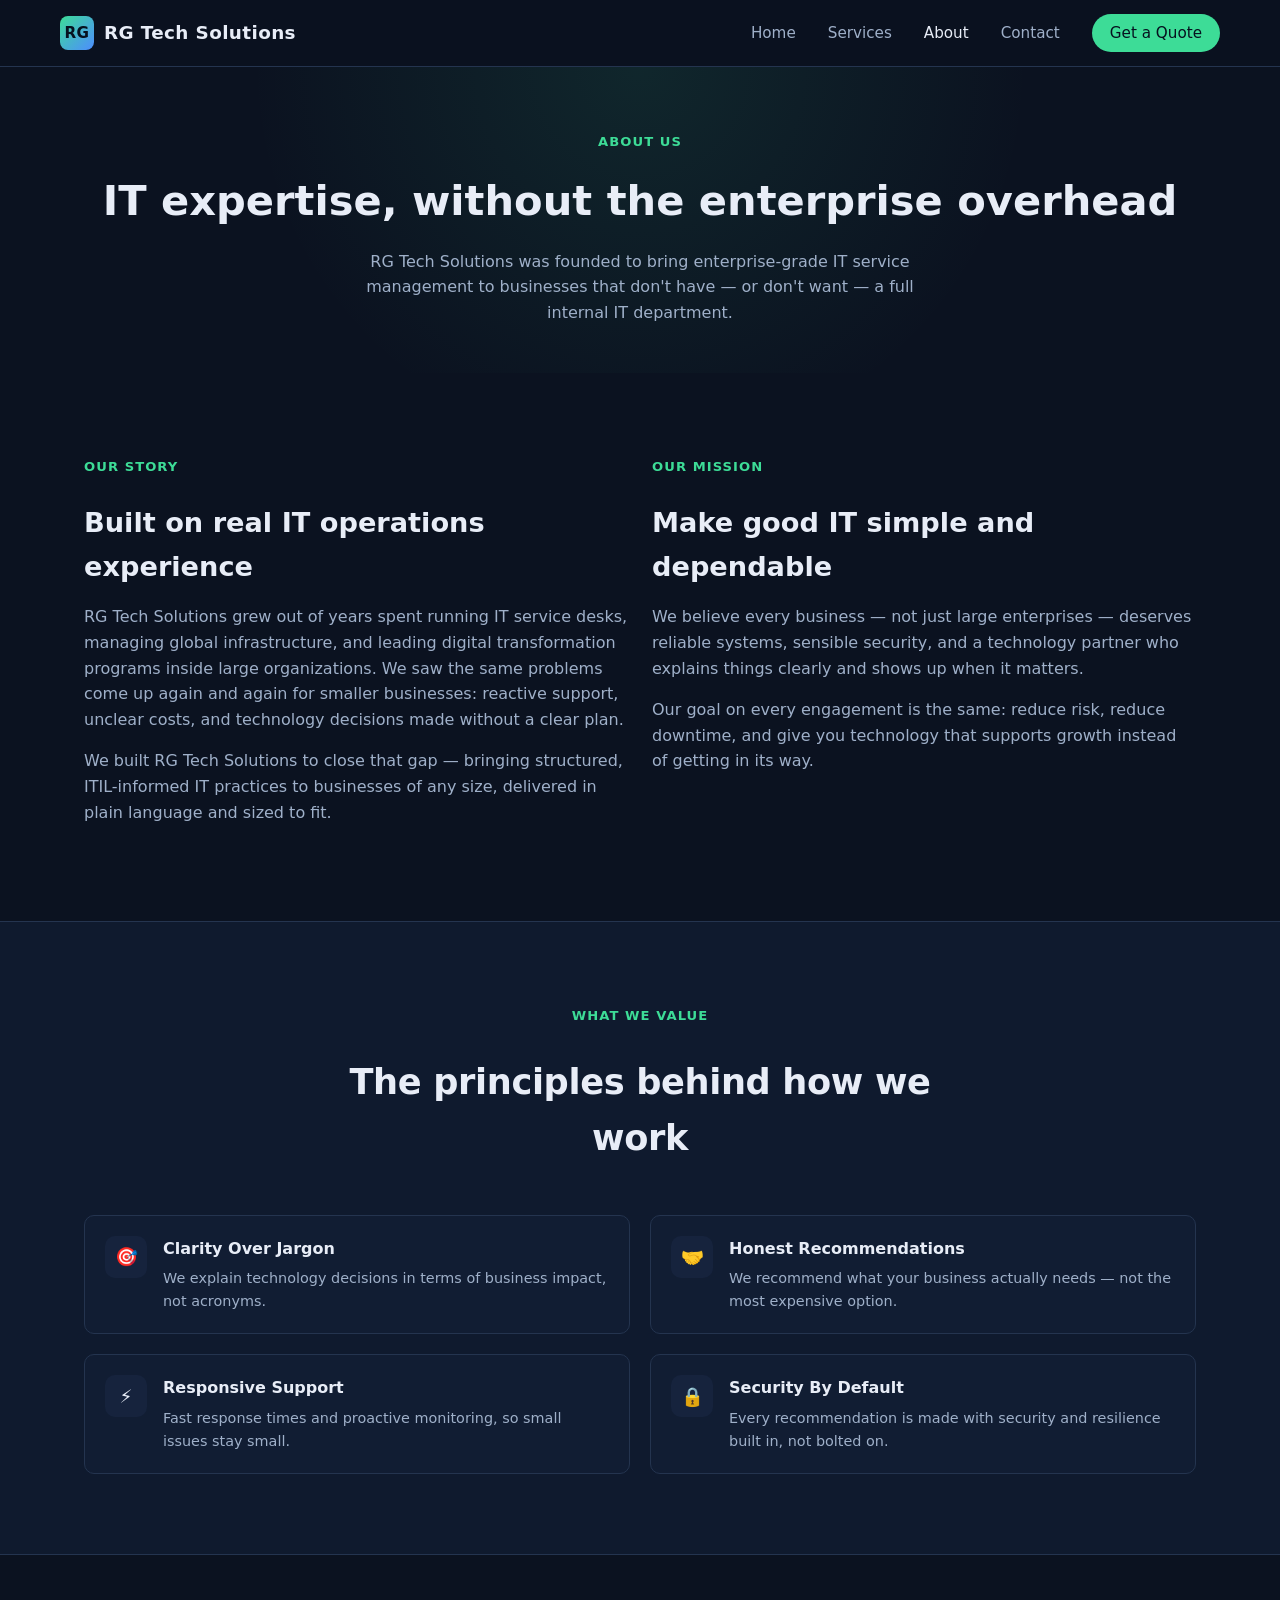
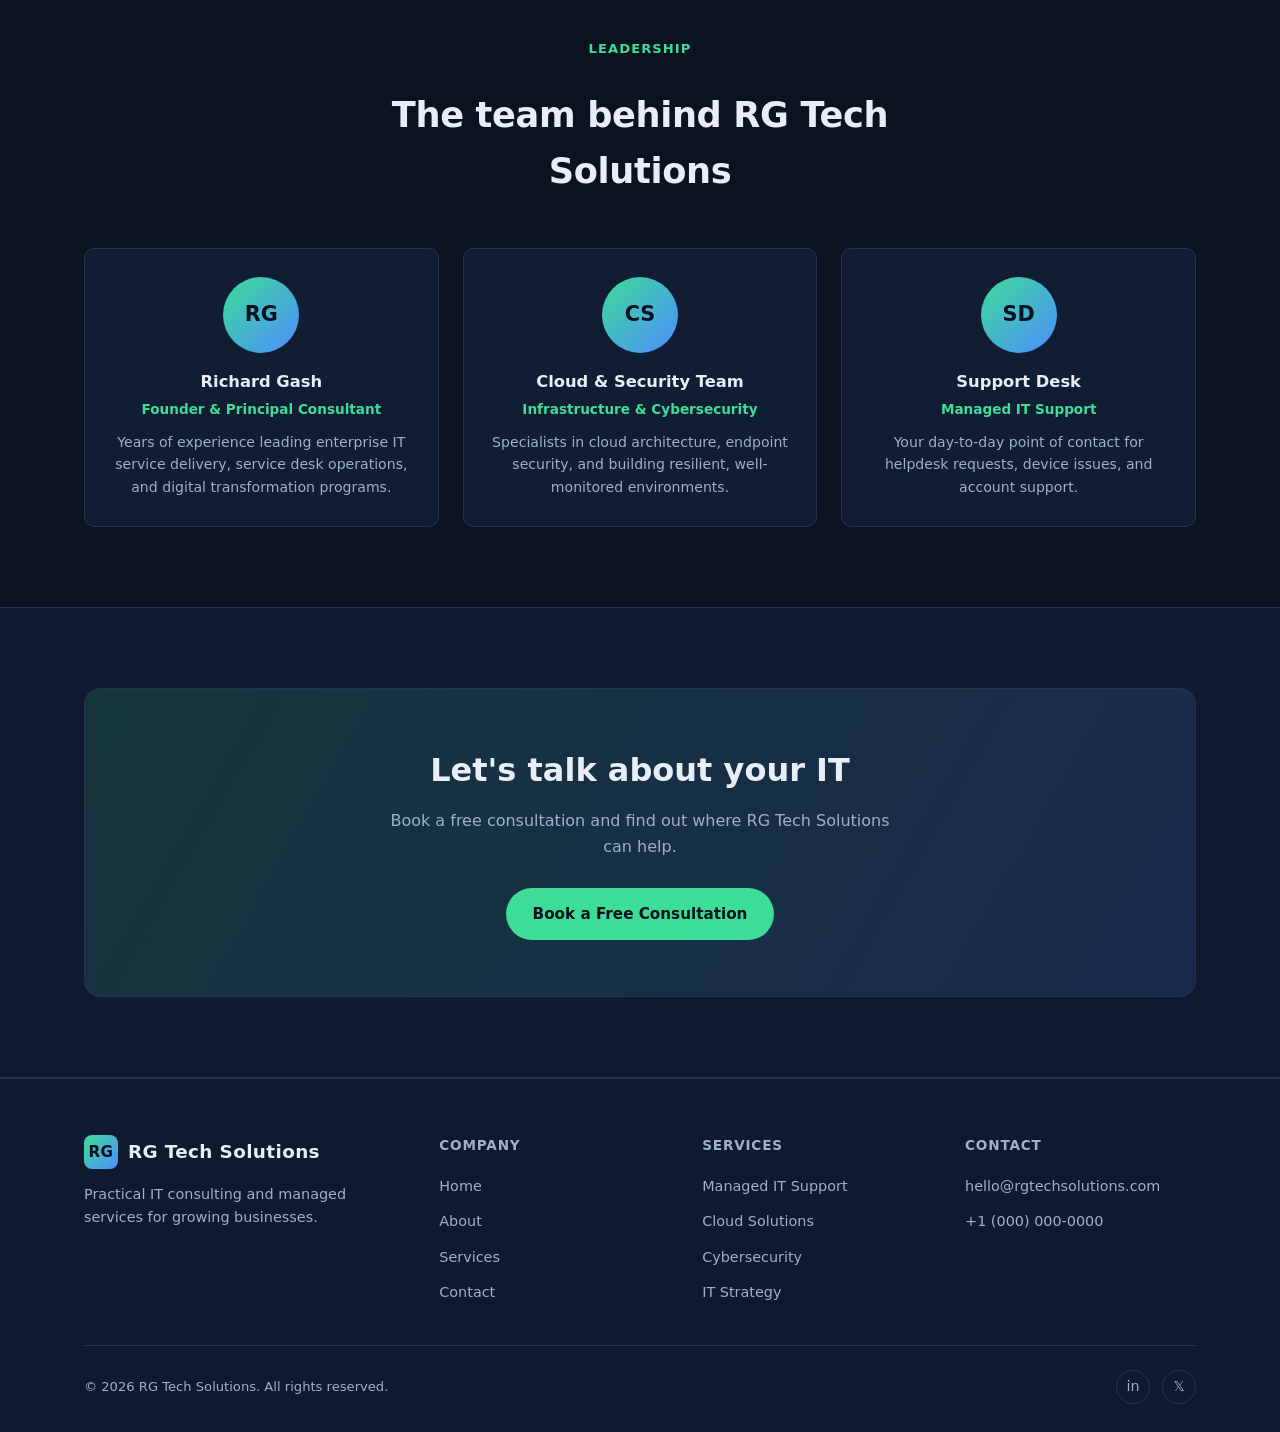
==== about.html @ 14ca4512 "Initial commit: RG Tech Solutions marketing site" ====
<!DOCTYPE html>
<html lang="en">
<head>
  <meta charset="UTF-8" />
  <meta name="viewport" content="width=device-width, initial-scale=1.0" />
  <title>About — RG Tech Solutions</title>
  <meta name="description" content="RG Tech Solutions is an IT consulting and managed services firm built on years of enterprise IT service delivery experience." />
  <link rel="icon" href="assets/favicon.svg" type="image/svg+xml" />
  <link rel="stylesheet" href="css/style.css" />
</head>
<body>

  <header class="site-header">
    <nav class="nav container">
      <a href="index.html" class="nav-brand">
        <span class="mark">RG</span>
        RG Tech Solutions
      </a>
      <ul class="nav-links">
        <li><a href="index.html">Home</a></li>
        <li><a href="services.html">Services</a></li>
        <li><a href="about.html" aria-current="page">About</a></li>
        <li><a href="contact.html">Contact</a></li>
        <li><a href="contact.html" class="nav-cta">Get a Quote</a></li>
      </ul>
      <button class="nav-toggle" aria-label="Toggle navigation" aria-expanded="false">
        <span></span><span></span><span></span>
      </button>
    </nav>
  </header>

  <main>
    <section class="page-hero">
      <div class="container">
        <span class="eyebrow">About Us</span>
        <h1>IT expertise, without the enterprise overhead</h1>
        <p>RG Tech Solutions was founded to bring enterprise-grade IT service management to businesses that don't have — or don't want — a full internal IT department.</p>
      </div>
    </section>

    <section>
      <div class="container">
        <div class="grid grid-2">
          <div>
            <span class="eyebrow">Our Story</span>
            <h2 style="margin: 8px 0 16px; font-size: 1.7rem;">Built on real IT operations experience</h2>
            <p style="color: var(--color-text-muted);">
              RG Tech Solutions grew out of years spent running IT service desks, managing global infrastructure,
              and leading digital transformation programs inside large organizations. We saw the same problems
              come up again and again for smaller businesses: reactive support, unclear costs, and technology
              decisions made without a clear plan.
            </p>
            <p style="color: var(--color-text-muted);">
              We built RG Tech Solutions to close that gap — bringing structured, ITIL-informed IT practices to
              businesses of any size, delivered in plain language and sized to fit.
            </p>
          </div>
          <div>
            <span class="eyebrow">Our Mission</span>
            <h2 style="margin: 8px 0 16px; font-size: 1.7rem;">Make good IT simple and dependable</h2>
            <p style="color: var(--color-text-muted);">
              We believe every business — not just large enterprises — deserves reliable systems, sensible security,
              and a technology partner who explains things clearly and shows up when it matters.
            </p>
            <p style="color: var(--color-text-muted);">
              Our goal on every engagement is the same: reduce risk, reduce downtime, and give you technology that
              supports growth instead of getting in its way.
            </p>
          </div>
        </div>
      </div>
    </section>

    <section class="section-alt">
      <div class="container">
        <div class="section-head">
          <span class="eyebrow">What We Value</span>
          <h2>The principles behind how we work</h2>
        </div>
        <div class="values-grid">
          <div class="value-item">
            <span class="icon-badge">🎯</span>
            <div>
              <h3>Clarity Over Jargon</h3>
              <p>We explain technology decisions in terms of business impact, not acronyms.</p>
            </div>
          </div>
          <div class="value-item">
            <span class="icon-badge">🤝</span>
            <div>
              <h3>Honest Recommendations</h3>
              <p>We recommend what your business actually needs — not the most expensive option.</p>
            </div>
          </div>
          <div class="value-item">
            <span class="icon-badge">⚡</span>
            <div>
              <h3>Responsive Support</h3>
              <p>Fast response times and proactive monitoring, so small issues stay small.</p>
            </div>
          </div>
          <div class="value-item">
            <span class="icon-badge">🔒</span>
            <div>
              <h3>Security By Default</h3>
              <p>Every recommendation is made with security and resilience built in, not bolted on.</p>
            </div>
          </div>
        </div>
      </div>
    </section>

    <section>
      <div class="container">
        <div class="section-head">
          <span class="eyebrow">Leadership</span>
          <h2>The team behind RG Tech Solutions</h2>
        </div>
        <div class="team-grid">
          <div class="team-card">
            <div class="team-avatar">RG</div>
            <h3>Richard Gash</h3>
            <div class="role">Founder &amp; Principal Consultant</div>
            <p>Years of experience leading enterprise IT service delivery, service desk operations, and digital transformation programs.</p>
          </div>
          <div class="team-card">
            <div class="team-avatar">CS</div>
            <h3>Cloud &amp; Security Team</h3>
            <div class="role">Infrastructure &amp; Cybersecurity</div>
            <p>Specialists in cloud architecture, endpoint security, and building resilient, well-monitored environments.</p>
          </div>
          <div class="team-card">
            <div class="team-avatar">SD</div>
            <h3>Support Desk</h3>
            <div class="role">Managed IT Support</div>
            <p>Your day-to-day point of contact for helpdesk requests, device issues, and account support.</p>
          </div>
        </div>
      </div>
    </section>

    <section class="section-alt">
      <div class="container">
        <div class="cta-banner">
          <h2>Let's talk about your IT</h2>
          <p>Book a free consultation and find out where RG Tech Solutions can help.</p>
          <a href="contact.html" class="btn btn-primary">Book a Free Consultation</a>
        </div>
      </div>
    </section>
  </main>

  <footer class="site-footer">
    <div class="container">
      <div class="footer-grid">
        <div class="footer-brand">
          <a href="index.html" class="nav-brand">
            <span class="mark">RG</span>
            RG Tech Solutions
          </a>
          <p>Practical IT consulting and managed services for growing businesses.</p>
        </div>
        <div class="footer-col">
          <h4>Company</h4>
          <ul>
            <li><a href="index.html">Home</a></li>
            <li><a href="about.html">About</a></li>
            <li><a href="services.html">Services</a></li>
            <li><a href="contact.html">Contact</a></li>
          </ul>
        </div>
        <div class="footer-col">
          <h4>Services</h4>
          <ul>
            <li><a href="services.html">Managed IT Support</a></li>
            <li><a href="services.html">Cloud Solutions</a></li>
            <li><a href="services.html">Cybersecurity</a></li>
            <li><a href="services.html">IT Strategy</a></li>
          </ul>
        </div>
        <div class="footer-col">
          <h4>Contact</h4>
          <ul>
            <li><a href="mailto:hello@rgtechsolutions.com">hello@rgtechsolutions.com</a></li>
            <li><a href="tel:+10000000000">+1 (000) 000-0000</a></li>
          </ul>
        </div>
      </div>
      <div class="footer-bottom">
        <span>© <span data-year></span> RG Tech Solutions. All rights reserved.</span>
        <div class="footer-socials">
          <a href="#" aria-label="LinkedIn">in</a>
          <a href="#" aria-label="X / Twitter">𝕏</a>
        </div>
      </div>
    </div>
  </footer>

  <script src="js/script.js"></script>
</body>
</html>
---- css/style.css ----
/* RG Tech Solutions — shared stylesheet */

:root {
  --color-bg: #0b1220;
  --color-bg-alt: #0f1a2e;
  --color-surface: #111d33;
  --color-surface-alt: #16233d;
  --color-border: #24344f;
  --color-text: #e8edf7;
  --color-text-muted: #9fb0c9;
  --color-accent: #3ddc97;
  --color-accent-dim: #2aa876;
  --color-accent-2: #4d8dff;
  --radius: 10px;
  --max-width: 1160px;
  --shadow: 0 10px 30px rgba(0, 0, 0, 0.35);
  --font-sans: "Inter", "Segoe UI", system-ui, -apple-system, Roboto, Helvetica, Arial, sans-serif;
}

* {
  box-sizing: border-box;
}

html {
  scroll-behavior: smooth;
}

body {
  margin: 0;
  font-family: var(--font-sans);
  background: var(--color-bg);
  color: var(--color-text);
  line-height: 1.6;
  -webkit-font-smoothing: antialiased;
}

img {
  max-width: 100%;
  display: block;
}

a {
  color: inherit;
  text-decoration: none;
}

.container {
  width: 100%;
  max-width: var(--max-width);
  margin: 0 auto;
  padding: 0 24px;
}

/* ---------- Header / Nav ---------- */

.site-header {
  position: sticky;
  top: 0;
  z-index: 100;
  background: rgba(11, 18, 32, 0.85);
  backdrop-filter: blur(10px);
  border-bottom: 1px solid var(--color-border);
}

.nav {
  display: flex;
  align-items: center;
  justify-content: space-between;
  padding: 16px 0;
}

.nav-brand {
  display: flex;
  align-items: center;
  gap: 10px;
  font-weight: 700;
  font-size: 1.15rem;
  letter-spacing: 0.02em;
}

.nav-brand .mark {
  width: 34px;
  height: 34px;
  border-radius: 8px;
  background: linear-gradient(135deg, var(--color-accent), var(--color-accent-2));
  display: flex;
  align-items: center;
  justify-content: center;
  color: #06111f;
  font-weight: 800;
  font-size: 0.95rem;
}

.nav-links {
  display: flex;
  align-items: center;
  gap: 32px;
  list-style: none;
  margin: 0;
  padding: 0;
}

.nav-links a {
  color: var(--color-text-muted);
  font-size: 0.95rem;
  font-weight: 500;
  transition: color 0.15s ease;
}

.nav-links a:hover,
.nav-links a[aria-current="page"] {
  color: var(--color-text);
}

.nav-cta {
  background: var(--color-accent);
  color: #06111f !important;
  padding: 10px 18px;
  border-radius: 999px;
  font-weight: 600;
  font-size: 0.9rem;
}

.nav-cta:hover {
  background: var(--color-accent-dim);
}

.nav-toggle {
  display: none;
  flex-direction: column;
  gap: 5px;
  background: none;
  border: none;
  cursor: pointer;
  padding: 6px;
}

.nav-toggle span {
  width: 24px;
  height: 2px;
  background: var(--color-text);
  border-radius: 2px;
}

/* ---------- Buttons ---------- */

.btn {
  display: inline-flex;
  align-items: center;
  justify-content: center;
  gap: 8px;
  padding: 13px 26px;
  border-radius: 999px;
  font-weight: 600;
  font-size: 0.95rem;
  border: 1px solid transparent;
  cursor: pointer;
  transition: transform 0.15s ease, background 0.15s ease, border-color 0.15s ease;
}

.btn-primary {
  background: var(--color-accent);
  color: #06111f;
}

.btn-primary:hover {
  background: var(--color-accent-dim);
  transform: translateY(-1px);
}

.btn-outline {
  background: transparent;
  color: var(--color-text);
  border-color: var(--color-border);
}

.btn-outline:hover {
  border-color: var(--color-accent);
  color: var(--color-accent);
}

/* ---------- Hero ---------- */

.hero {
  padding: 96px 0 80px;
  background:
    radial-gradient(circle at 15% 20%, rgba(61, 220, 151, 0.12), transparent 45%),
    radial-gradient(circle at 85% 0%, rgba(77, 141, 255, 0.14), transparent 45%);
}

.hero-inner {
  display: grid;
  grid-template-columns: 1.1fr 0.9fr;
  gap: 48px;
  align-items: center;
}

.eyebrow {
  display: inline-block;
  color: var(--color-accent);
  font-weight: 600;
  font-size: 0.82rem;
  letter-spacing: 0.08em;
  text-transform: uppercase;
  margin-bottom: 16px;
}

.hero h1 {
  font-size: clamp(2.1rem, 4vw, 3.2rem);
  line-height: 1.15;
  margin: 0 0 20px;
  letter-spacing: -0.01em;
}

.hero p.lead {
  color: var(--color-text-muted);
  font-size: 1.1rem;
  max-width: 46ch;
  margin: 0 0 32px;
}

.hero-actions {
  display: flex;
  gap: 16px;
  flex-wrap: wrap;
}

.hero-stats {
  display: flex;
  gap: 32px;
  margin-top: 48px;
  flex-wrap: wrap;
}

.hero-stats .stat strong {
  display: block;
  font-size: 1.7rem;
  color: var(--color-accent);
}

.hero-stats .stat span {
  color: var(--color-text-muted);
  font-size: 0.85rem;
}

.hero-panel {
  background: var(--color-surface);
  border: 1px solid var(--color-border);
  border-radius: var(--radius);
  padding: 28px;
  box-shadow: var(--shadow);
}

.hero-panel .panel-row {
  display: flex;
  align-items: center;
  gap: 14px;
  padding: 14px 0;
  border-bottom: 1px solid var(--color-border);
}

.hero-panel .panel-row:last-child {
  border-bottom: none;
}

.hero-panel .icon-badge {
  width: 38px;
  height: 38px;
  border-radius: 8px;
  background: var(--color-surface-alt);
  display: flex;
  align-items: center;
  justify-content: center;
  font-size: 1.1rem;
  flex-shrink: 0;
}

.hero-panel .panel-row strong {
  display: block;
  font-size: 0.95rem;
}

.hero-panel .panel-row span {
  color: var(--color-text-muted);
  font-size: 0.85rem;
}

/* ---------- Sections ---------- */

section {
  padding: 80px 0;
}

.section-head {
  max-width: 640px;
  margin: 0 auto 48px;
  text-align: center;
}

.section-head.left {
  margin: 0 0 48px;
  text-align: left;
}

.section-head h2 {
  font-size: clamp(1.6rem, 3vw, 2.2rem);
  margin: 12px 0 12px;
  letter-spacing: -0.01em;
}

.section-head p {
  color: var(--color-text-muted);
  font-size: 1.02rem;
}

.section-alt {
  background: var(--color-bg-alt);
  border-top: 1px solid var(--color-border);
  border-bottom: 1px solid var(--color-border);
}

/* ---------- Cards / Grid ---------- */

.grid {
  display: grid;
  gap: 24px;
}

.grid-3 {
  grid-template-columns: repeat(3, 1fr);
}

.grid-2 {
  grid-template-columns: repeat(2, 1fr);
}

.card {
  background: var(--color-surface);
  border: 1px solid var(--color-border);
  border-radius: var(--radius);
  padding: 28px;
  transition: transform 0.15s ease, border-color 0.15s ease;
}

.card:hover {
  transform: translateY(-3px);
  border-color: var(--color-accent-dim);
}

.card .icon-badge {
  width: 46px;
  height: 46px;
  border-radius: 10px;
  background: var(--color-surface-alt);
  display: flex;
  align-items: center;
  justify-content: center;
  font-size: 1.3rem;
  margin-bottom: 18px;
}

.card h3 {
  margin: 0 0 10px;
  font-size: 1.1rem;
}

.card p {
  color: var(--color-text-muted);
  margin: 0;
  font-size: 0.95rem;
}

.card ul {
  margin: 14px 0 0;
  padding-left: 18px;
  color: var(--color-text-muted);
  font-size: 0.9rem;
}

.card ul li {
  margin-bottom: 6px;
}

/* ---------- Process steps ---------- */

.steps {
  display: grid;
  grid-template-columns: repeat(4, 1fr);
  gap: 24px;
}

.step {
  position: relative;
  padding-top: 8px;
}

.step .step-num {
  display: inline-flex;
  align-items: center;
  justify-content: center;
  width: 36px;
  height: 36px;
  border-radius: 50%;
  background: var(--color-surface-alt);
  border: 1px solid var(--color-border);
  color: var(--color-accent);
  font-weight: 700;
  margin-bottom: 16px;
}

.step h3 {
  margin: 0 0 8px;
  font-size: 1.02rem;
}

.step p {
  color: var(--color-text-muted);
  font-size: 0.9rem;
  margin: 0;
}

/* ---------- Values / About ---------- */

.values-grid {
  display: grid;
  grid-template-columns: repeat(2, 1fr);
  gap: 20px;
}

.value-item {
  display: flex;
  gap: 16px;
  padding: 20px;
  background: var(--color-surface);
  border: 1px solid var(--color-border);
  border-radius: var(--radius);
}

.value-item .icon-badge {
  width: 42px;
  height: 42px;
  border-radius: 10px;
  background: var(--color-surface-alt);
  display: flex;
  align-items: center;
  justify-content: center;
  font-size: 1.15rem;
  flex-shrink: 0;
}

.value-item h3 {
  margin: 0 0 6px;
  font-size: 1rem;
}

.value-item p {
  margin: 0;
  color: var(--color-text-muted);
  font-size: 0.9rem;
}

/* ---------- Team ---------- */

.team-grid {
  display: grid;
  grid-template-columns: repeat(3, 1fr);
  gap: 24px;
}

.team-card {
  text-align: center;
  background: var(--color-surface);
  border: 1px solid var(--color-border);
  border-radius: var(--radius);
  padding: 28px 20px;
}

.team-avatar {
  width: 76px;
  height: 76px;
  margin: 0 auto 16px;
  border-radius: 50%;
  background: linear-gradient(135deg, var(--color-accent), var(--color-accent-2));
  display: flex;
  align-items: center;
  justify-content: center;
  font-weight: 700;
  font-size: 1.3rem;
  color: #06111f;
}

.team-card h3 {
  margin: 0 0 4px;
  font-size: 1.02rem;
}

.team-card .role {
  color: var(--color-accent);
  font-size: 0.85rem;
  font-weight: 600;
  margin-bottom: 10px;
}

.team-card p {
  color: var(--color-text-muted);
  font-size: 0.88rem;
  margin: 0;
}

/* ---------- CTA banner ---------- */

.cta-banner {
  background: linear-gradient(120deg, rgba(61, 220, 151, 0.14), rgba(77, 141, 255, 0.14));
  border: 1px solid var(--color-border);
  border-radius: 16px;
  padding: 56px;
  text-align: center;
}

.cta-banner h2 {
  margin: 0 0 12px;
  font-size: clamp(1.5rem, 3vw, 2rem);
}

.cta-banner p {
  color: var(--color-text-muted);
  max-width: 52ch;
  margin: 0 auto 28px;
}

/* ---------- Contact ---------- */

.contact-grid {
  display: grid;
  grid-template-columns: 0.9fr 1.1fr;
  gap: 40px;
  align-items: start;
}

.contact-list {
  list-style: none;
  margin: 24px 0 0;
  padding: 0;
  display: flex;
  flex-direction: column;
  gap: 20px;
}

.contact-list li {
  display: flex;
  gap: 16px;
  align-items: flex-start;
}

.contact-list .icon-badge {
  width: 42px;
  height: 42px;
  border-radius: 10px;
  background: var(--color-surface-alt);
  display: flex;
  align-items: center;
  justify-content: center;
  font-size: 1.1rem;
  flex-shrink: 0;
}

.contact-list strong {
  display: block;
  font-size: 0.95rem;
}

.contact-list span,
.contact-list a {
  color: var(--color-text-muted);
  font-size: 0.9rem;
}

.contact-list a:hover {
  color: var(--color-accent);
}

.contact-panel {
  background: var(--color-surface);
  border: 1px solid var(--color-border);
  border-radius: var(--radius);
  padding: 32px;
}

.contact-panel h3 {
  margin-top: 0;
}

.contact-panel p {
  color: var(--color-text-muted);
  font-size: 0.95rem;
}

.hours-table {
  width: 100%;
  border-collapse: collapse;
  margin-top: 20px;
  font-size: 0.9rem;
}

.hours-table td {
  padding: 8px 0;
  border-bottom: 1px solid var(--color-border);
  color: var(--color-text-muted);
}

.hours-table td:last-child {
  text-align: right;
  color: var(--color-text);
}

/* ---------- Footer ---------- */

.site-footer {
  background: var(--color-bg-alt);
  border-top: 1px solid var(--color-border);
  padding: 56px 0 28px;
}

.footer-grid {
  display: grid;
  grid-template-columns: 1.4fr 1fr 1fr 1fr;
  gap: 32px;
  padding-bottom: 40px;
}

.footer-brand .nav-brand {
  margin-bottom: 14px;
}

.footer-brand p {
  color: var(--color-text-muted);
  font-size: 0.9rem;
  max-width: 32ch;
}

.footer-col h4 {
  font-size: 0.85rem;
  text-transform: uppercase;
  letter-spacing: 0.06em;
  color: var(--color-text-muted);
  margin: 0 0 16px;
}

.footer-col ul {
  list-style: none;
  margin: 0;
  padding: 0;
  display: flex;
  flex-direction: column;
  gap: 10px;
}

.footer-col a {
  color: var(--color-text-muted);
  font-size: 0.9rem;
}

.footer-col a:hover {
  color: var(--color-accent);
}

.footer-bottom {
  border-top: 1px solid var(--color-border);
  padding-top: 24px;
  display: flex;
  justify-content: space-between;
  align-items: center;
  flex-wrap: wrap;
  gap: 12px;
  color: var(--color-text-muted);
  font-size: 0.82rem;
}

.footer-socials {
  display: flex;
  gap: 12px;
}

.footer-socials a {
  width: 34px;
  height: 34px;
  border-radius: 50%;
  border: 1px solid var(--color-border);
  display: flex;
  align-items: center;
  justify-content: center;
  font-size: 0.9rem;
}

.footer-socials a:hover {
  border-color: var(--color-accent);
  color: var(--color-accent);
}

/* ---------- Page hero (inner pages) ---------- */

.page-hero {
  padding: 64px 0 48px;
  text-align: center;
  background: radial-gradient(circle at 50% 0%, rgba(61, 220, 151, 0.1), transparent 55%);
}

.page-hero .eyebrow {
  display: block;
}

.page-hero h1 {
  font-size: clamp(1.9rem, 4vw, 2.6rem);
  margin: 8px 0 14px;
}

.page-hero p {
  color: var(--color-text-muted);
  max-width: 56ch;
  margin: 0 auto;
}

.breadcrumb {
  font-size: 0.85rem;
  color: var(--color-text-muted);
  margin-bottom: 8px;
}

.breadcrumb a:hover {
  color: var(--color-accent);
}

/* ---------- Responsive ---------- */

@media (max-width: 900px) {
  .hero-inner,
  .contact-grid {
    grid-template-columns: 1fr;
  }

  .grid-3,
  .grid-2,
  .steps,
  .values-grid,
  .team-grid {
    grid-template-columns: 1fr 1fr;
  }

  .footer-grid {
    grid-template-columns: 1fr 1fr;
  }
}

@media (max-width: 720px) {
  .nav-links {
    position: absolute;
    top: 100%;
    left: 0;
    right: 0;
    background: var(--color-bg);
    border-bottom: 1px solid var(--color-border);
    flex-direction: column;
    align-items: flex-start;
    padding: 20px 24px;
    gap: 18px;
    display: none;
  }

  .nav-links.open {
    display: flex;
  }

  .nav-toggle {
    display: flex;
  }

  .grid-3,
  .grid-2,
  .steps,
  .values-grid,
  .team-grid,
  .footer-grid {
    grid-template-columns: 1fr;
  }

  .cta-banner {
    padding: 36px 24px;
  }

  section {
    padding: 56px 0;
  }
}
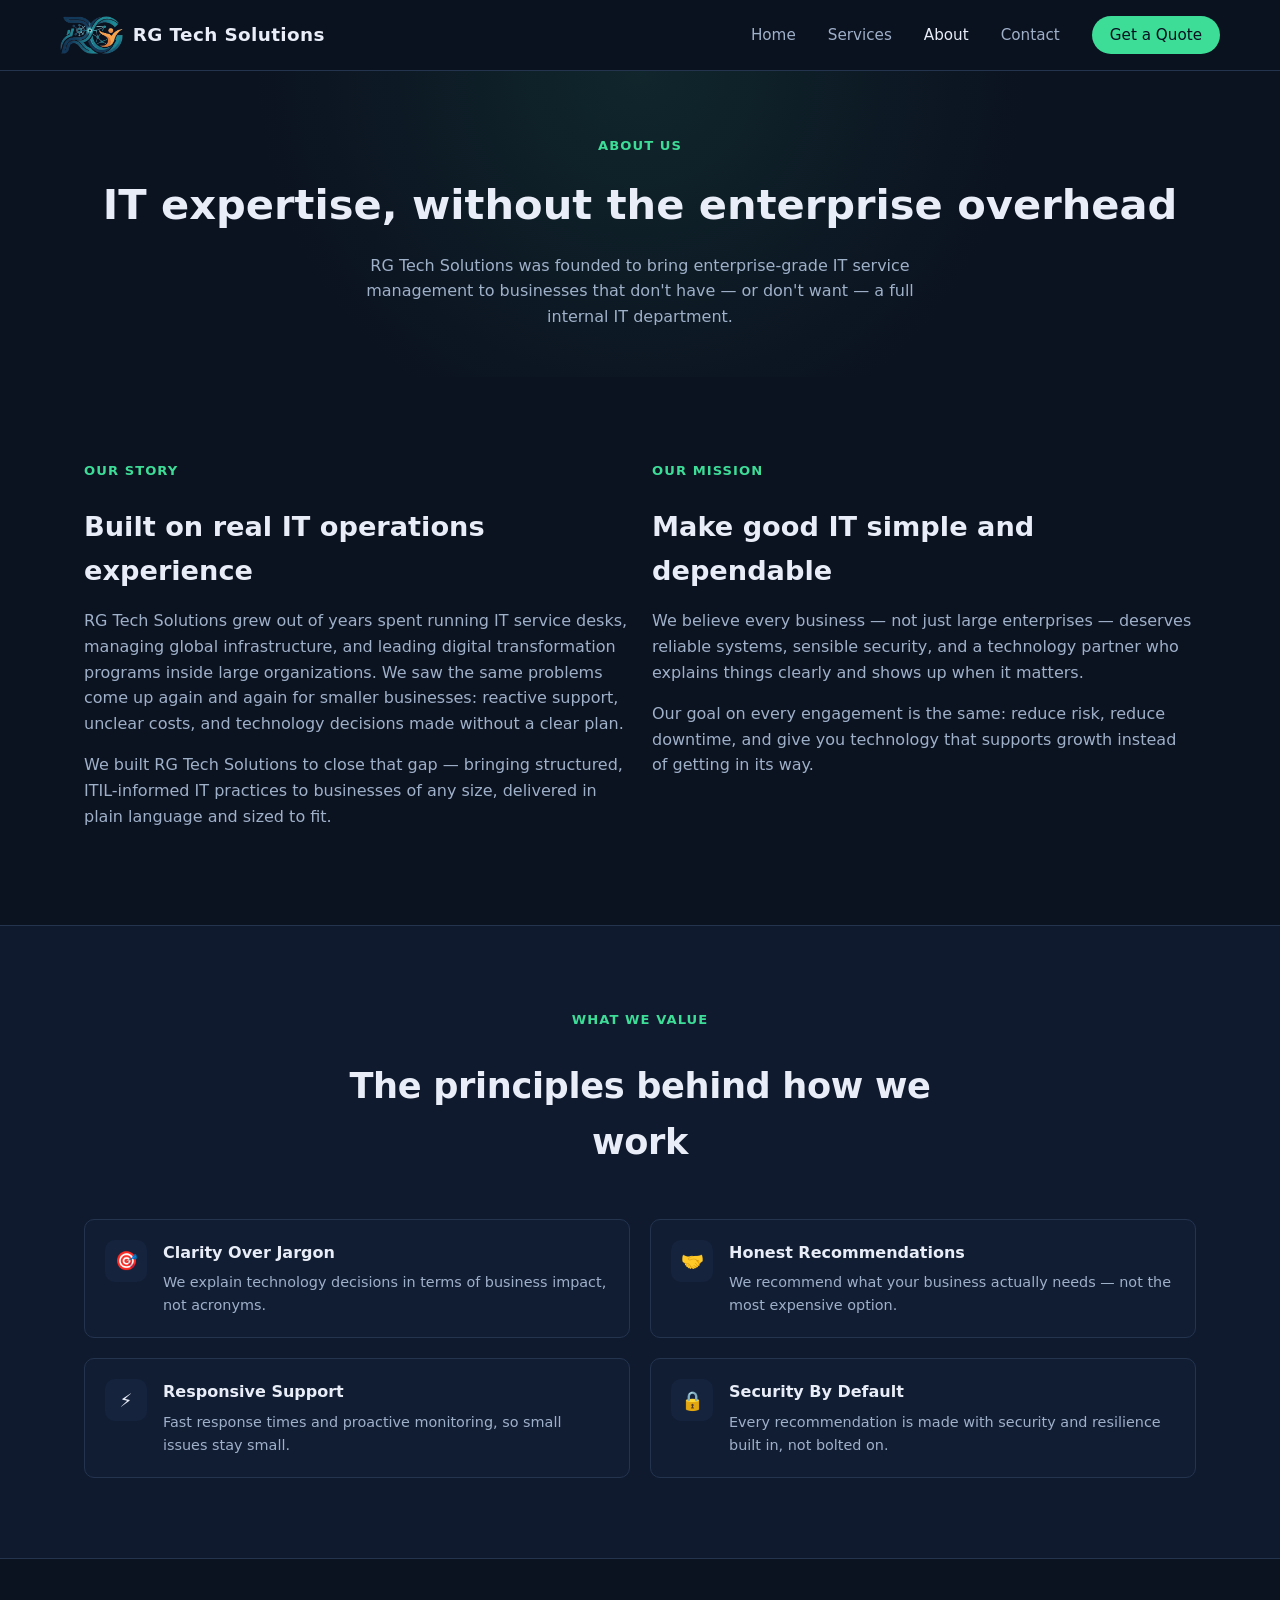
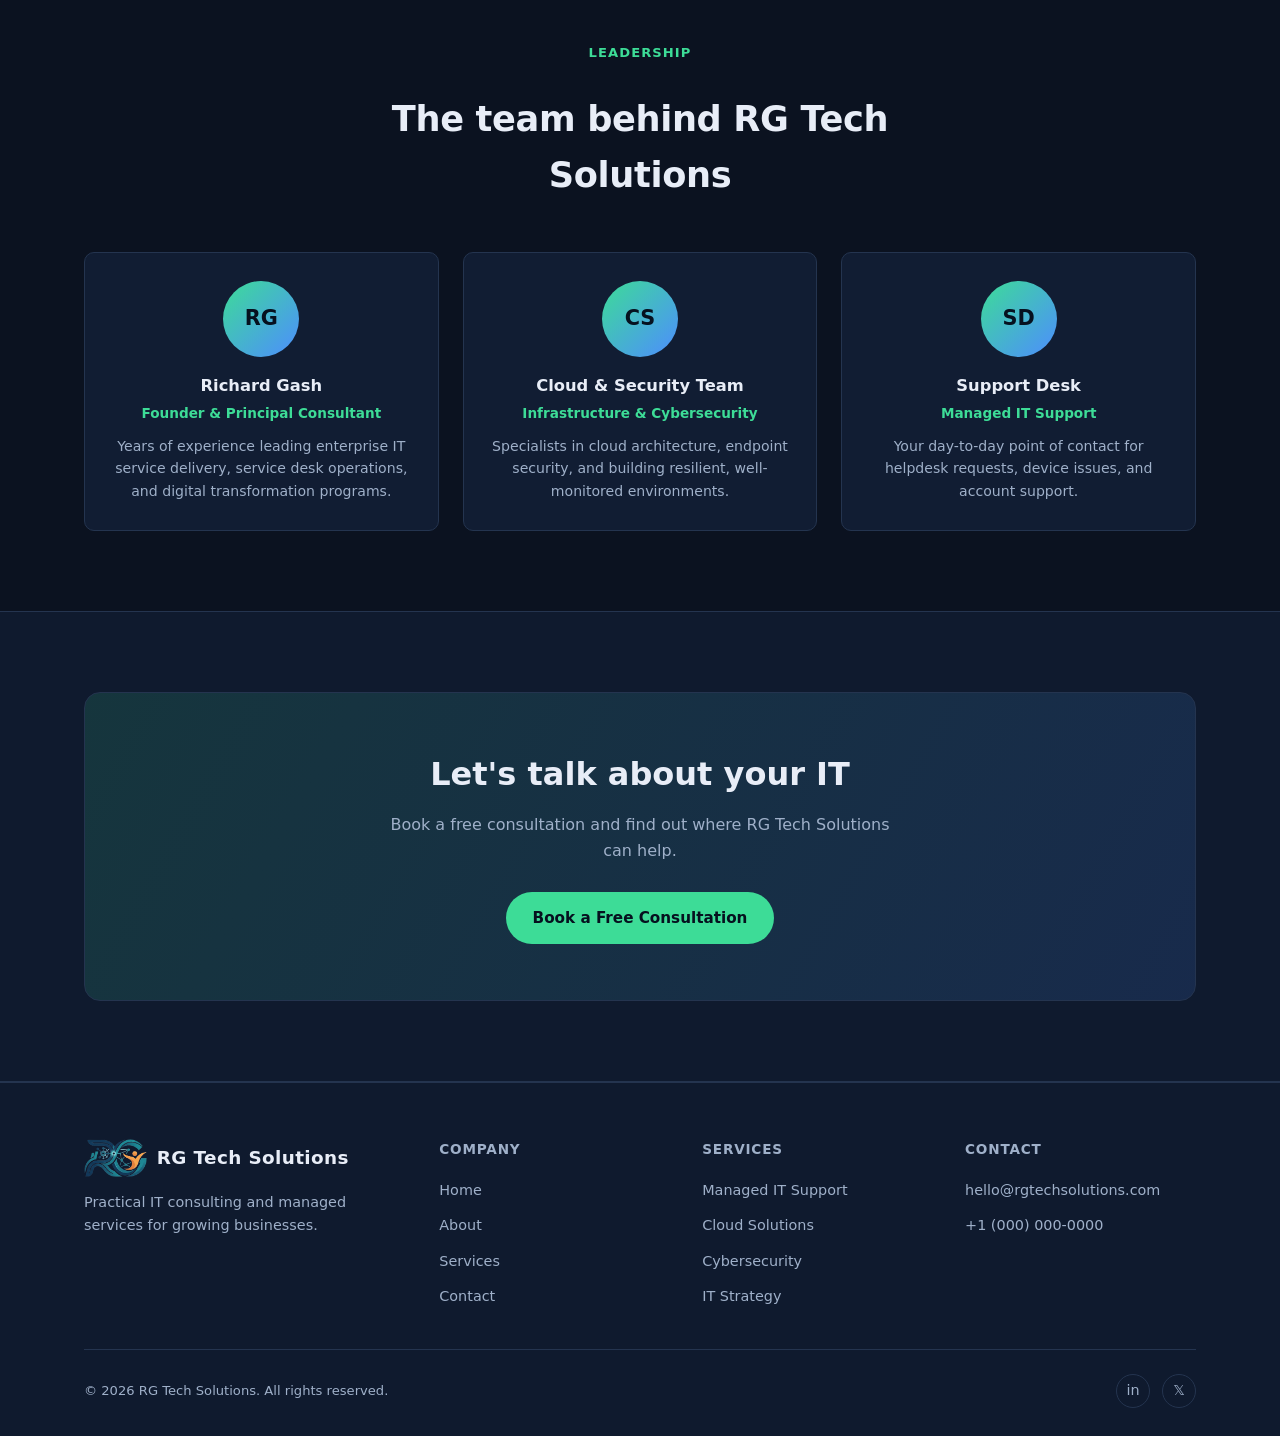
==== commit 67e213fe: "Use real RG Tech Solutions logo and hero banner assets" ====
--- a/about.html
+++ b/about.html
@@ -5,7 +5,7 @@
   <meta name="viewport" content="width=device-width, initial-scale=1.0" />
   <title>About — RG Tech Solutions</title>
   <meta name="description" content="RG Tech Solutions is an IT consulting and managed services firm built on years of enterprise IT service delivery experience." />
-  <link rel="icon" href="assets/favicon.svg" type="image/svg+xml" />
+  <link rel="icon" href="assets/logo-icon.png" type="image/png" />
   <link rel="stylesheet" href="css/style.css" />
 </head>
 <body>
@@ -13,7 +13,7 @@
   <header class="site-header">
     <nav class="nav container">
       <a href="index.html" class="nav-brand">
-        <span class="mark">RG</span>
+        <img src="assets/logo-icon.png" alt="RG Tech Solutions" class="mark" />
         RG Tech Solutions
       </a>
       <ul class="nav-links">
@@ -155,7 +155,7 @@
       <div class="footer-grid">
         <div class="footer-brand">
           <a href="index.html" class="nav-brand">
-            <span class="mark">RG</span>
+            <img src="assets/logo-icon.png" alt="RG Tech Solutions" class="mark" />
             RG Tech Solutions
           </a>
           <p>Practical IT consulting and managed services for growing businesses.</p>
--- a/css/style.css
+++ b/css/style.css
@@ -78,17 +78,9 @@
   letter-spacing: 0.02em;
 }
 
-.nav-brand .mark {
-  width: 34px;
-  height: 34px;
-  border-radius: 8px;
-  background: linear-gradient(135deg, var(--color-accent), var(--color-accent-2));
-  display: flex;
-  align-items: center;
-  justify-content: center;
-  color: #06111f;
-  font-weight: 800;
-  font-size: 0.95rem;
+.nav-brand img.mark {
+  width: auto;
+  height: 38px;
 }
 
 .nav-links {
@@ -283,6 +275,19 @@
 .hero-panel .panel-row span {
   color: var(--color-text-muted);
   font-size: 0.85rem;
+}
+
+.hero-banner {
+  border-radius: var(--radius);
+  overflow: hidden;
+  border: 1px solid var(--color-border);
+  box-shadow: var(--shadow);
+}
+
+.hero-banner img {
+  width: 100%;
+  height: auto;
+  display: block;
 }
 
 /* ---------- Sections ---------- */
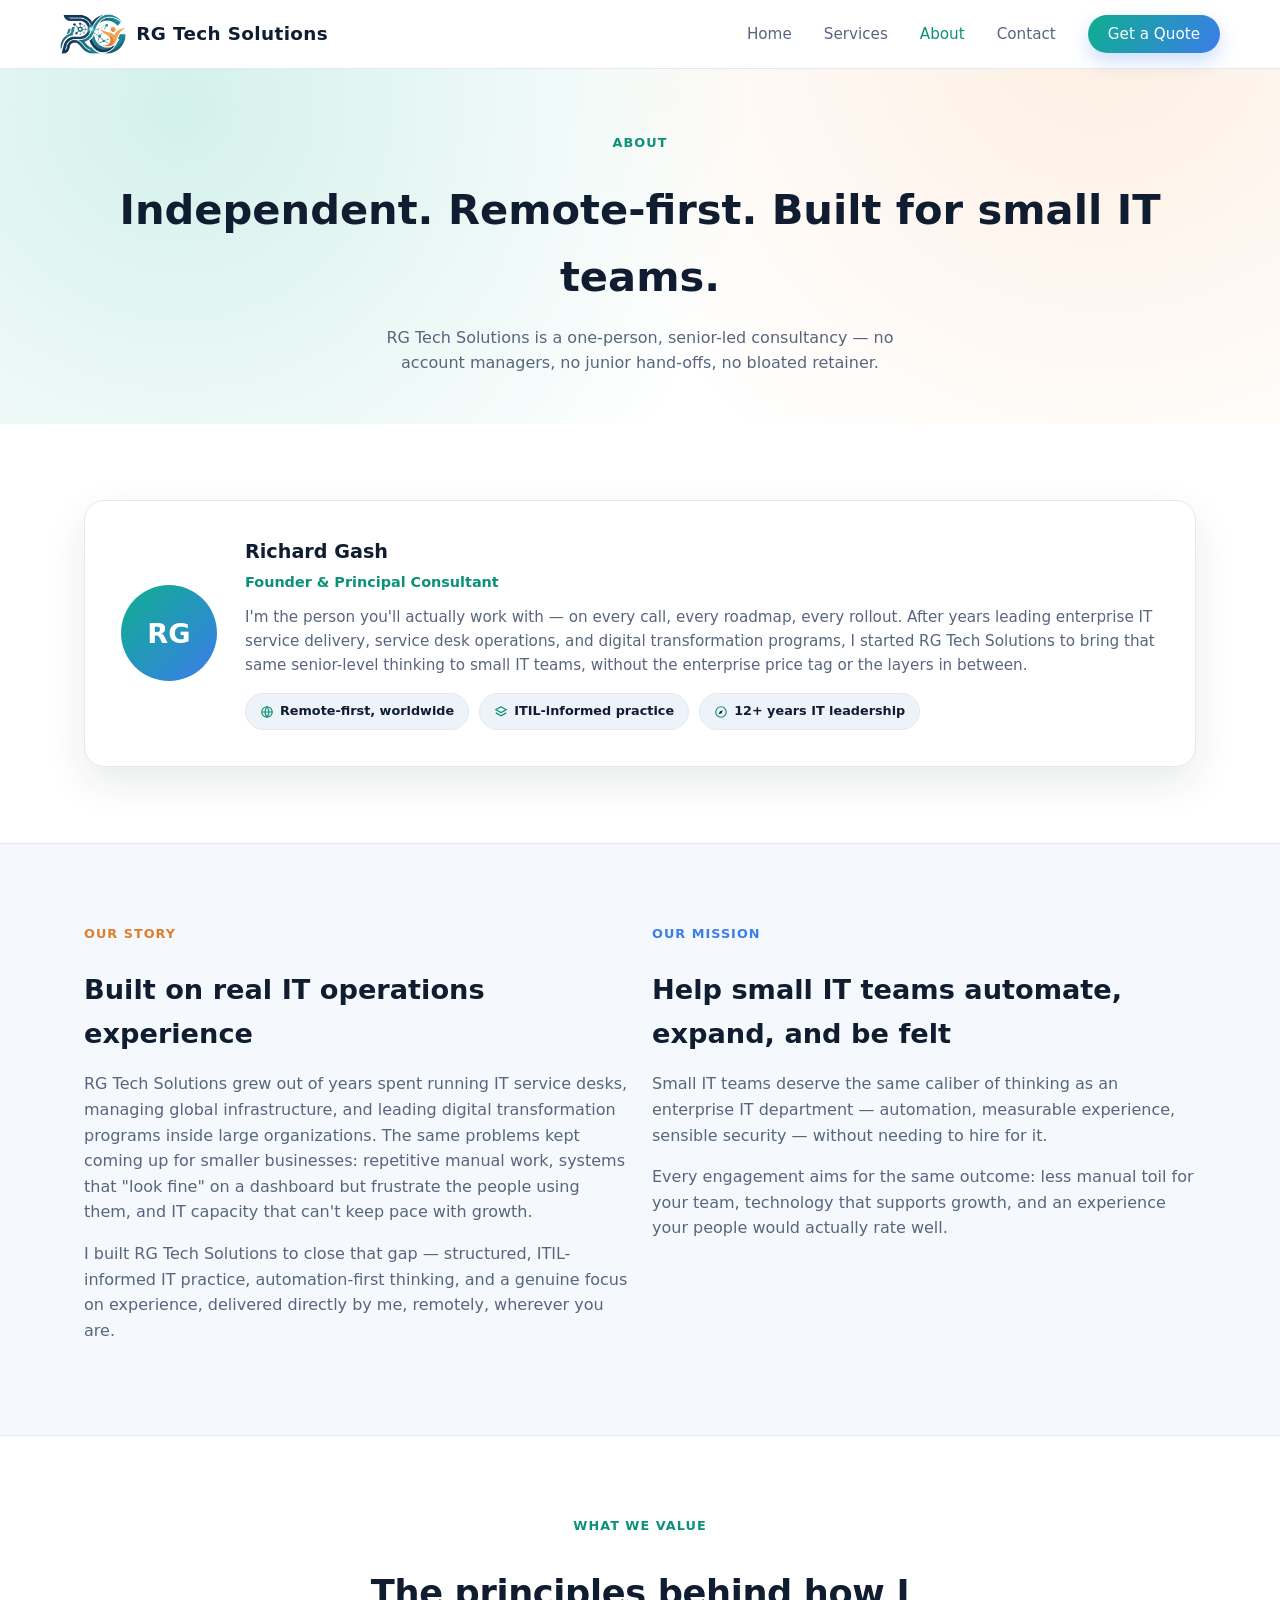
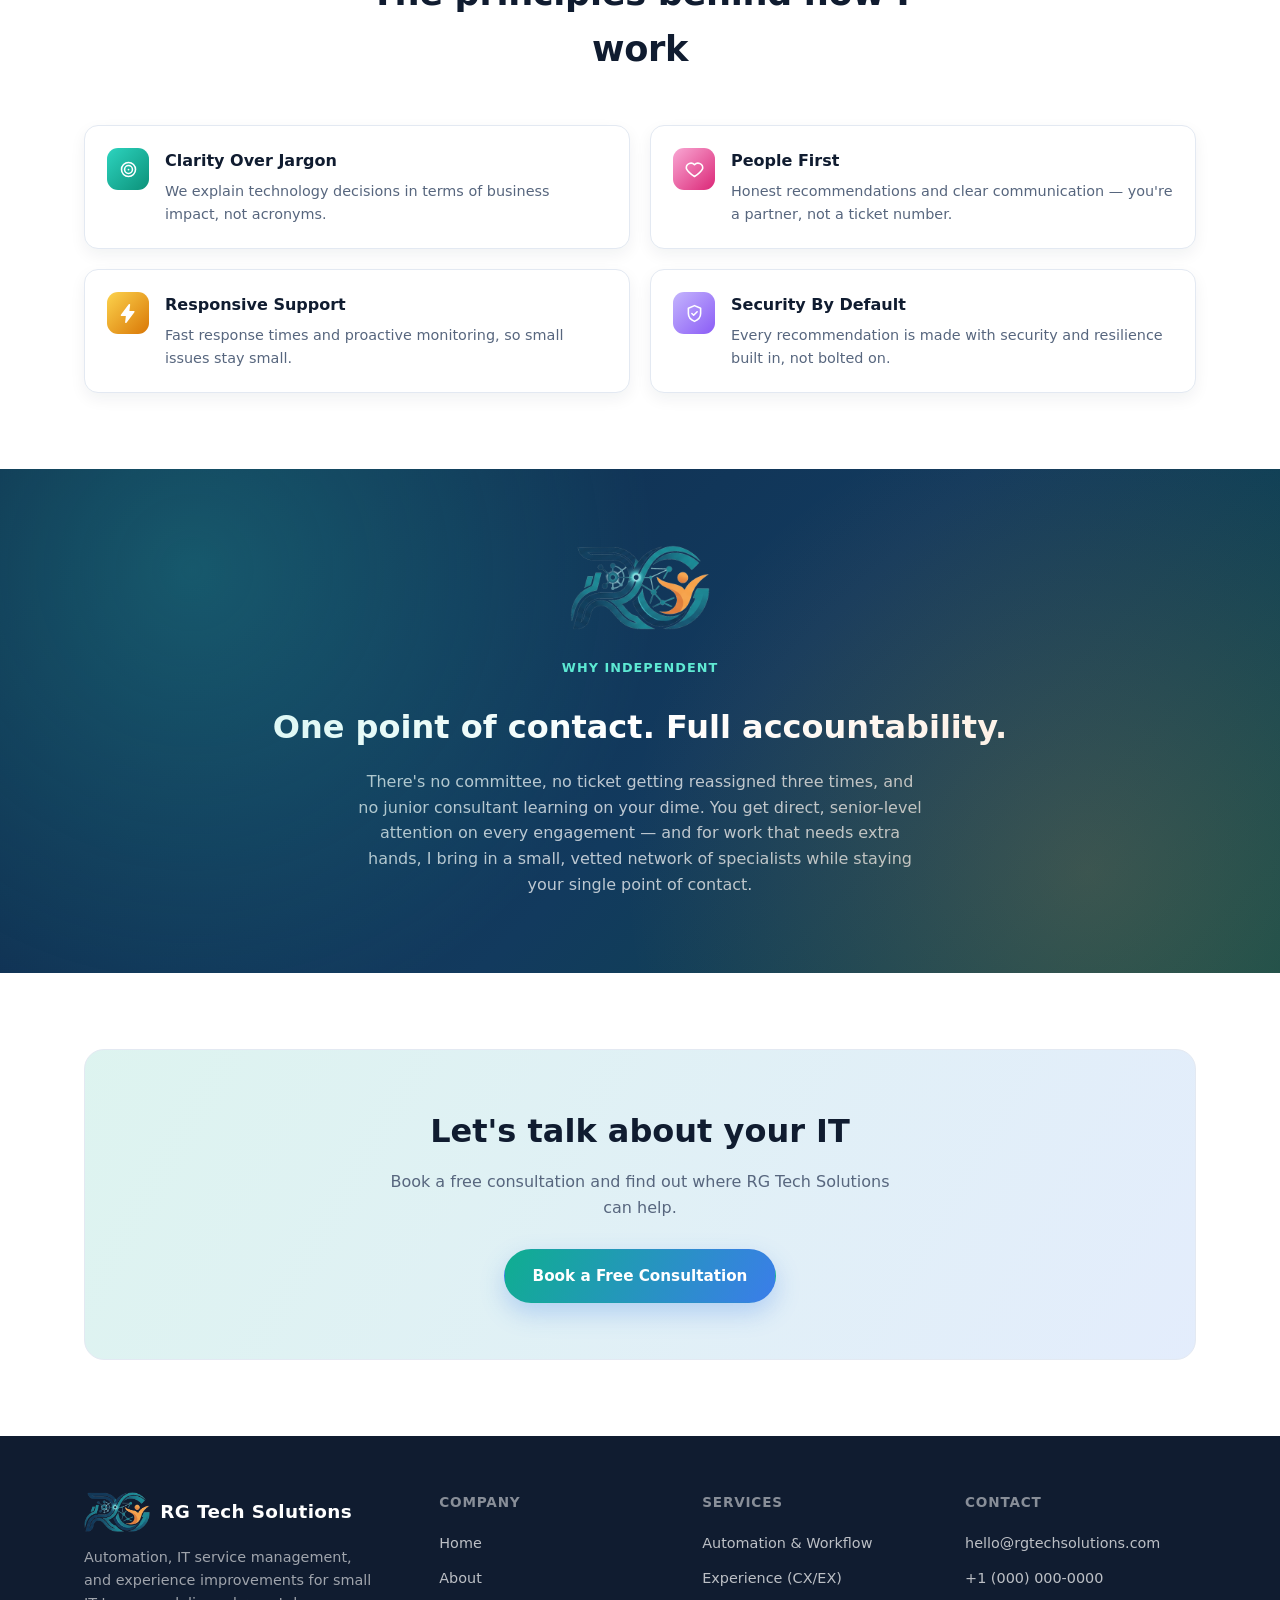
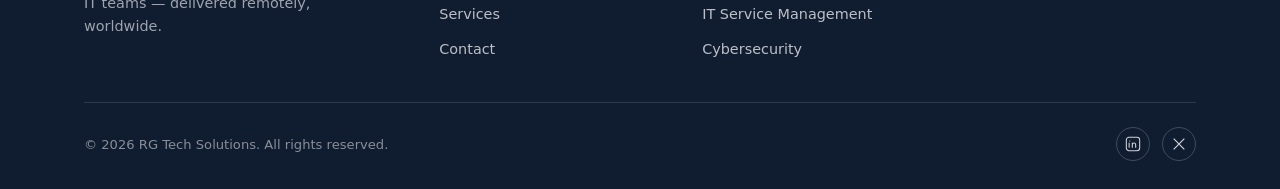
==== commit e4640917: "Rebuild site: colorful light theme, custom icons, small-IT-team positioning, honest solo-consultant " ====
--- a/about.html
+++ b/about.html
@@ -4,7 +4,7 @@
   <meta charset="UTF-8" />
   <meta name="viewport" content="width=device-width, initial-scale=1.0" />
   <title>About — RG Tech Solutions</title>
-  <meta name="description" content="RG Tech Solutions is an IT consulting and managed services firm built on years of enterprise IT service delivery experience." />
+  <meta name="description" content="RG Tech Solutions is an independent, remote-first IT consultancy led by Richard Gash, built on years of enterprise IT service delivery experience." />
   <link rel="icon" href="assets/logo-icon.png" type="image/png" />
   <link rel="stylesheet" href="css/style.css" />
 </head>
@@ -32,75 +32,115 @@
   <main>
     <section class="page-hero">
       <div class="container">
-        <span class="eyebrow">About Us</span>
-        <h1>IT expertise, without the enterprise overhead</h1>
-        <p>RG Tech Solutions was founded to bring enterprise-grade IT service management to businesses that don't have — or don't want — a full internal IT department.</p>
+        <span class="eyebrow">About</span>
+        <h1>Independent. Remote-first. Built for small IT teams.</h1>
+        <p>RG Tech Solutions is a one-person, senior-led consultancy — no account managers, no junior hand-offs, no bloated retainer.</p>
       </div>
     </section>
 
     <section>
+      <div class="container">
+        <div class="profile-card">
+          <div class="profile-avatar">RG</div>
+          <div>
+            <h3>Richard Gash</h3>
+            <div class="role">Founder &amp; Principal Consultant</div>
+            <p>
+              I'm the person you'll actually work with — on every call, every roadmap, every rollout.
+              After years leading enterprise IT service delivery, service desk operations, and digital
+              transformation programs, I started RG Tech Solutions to bring that same senior-level
+              thinking to small IT teams, without the enterprise price tag or the layers in between.
+            </p>
+            <div class="badge-row">
+              <span class="badge-pill">
+                <svg viewBox="0 0 24 24" fill="none" stroke="currentColor" stroke-width="2"><circle cx="12" cy="12" r="9"/><path d="M3 12h18M12 3a15 15 0 010 18M12 3a15 15 0 000 18"/></svg>
+                Remote-first, worldwide
+              </span>
+              <span class="badge-pill">
+                <svg viewBox="0 0 24 24" fill="none" stroke="currentColor" stroke-width="2"><path d="M12 3l9 5-9 5-9-5 9-5z"/><path d="M3 13.5l9 5 9-5"/></svg>
+                ITIL-informed practice
+              </span>
+              <span class="badge-pill">
+                <svg viewBox="0 0 24 24" fill="none" stroke="currentColor" stroke-width="2"><circle cx="12" cy="12" r="9"/><path d="M15 9l-2 5-5 2 2-5 5-2z" fill="currentColor" stroke="none"/></svg>
+                12+ years IT leadership
+              </span>
+            </div>
+          </div>
+        </div>
+      </div>
+    </section>
+
+    <section class="section-alt">
       <div class="container">
         <div class="grid grid-2">
           <div>
-            <span class="eyebrow">Our Story</span>
+            <span class="eyebrow orange">Our Story</span>
             <h2 style="margin: 8px 0 16px; font-size: 1.7rem;">Built on real IT operations experience</h2>
             <p style="color: var(--color-text-muted);">
               RG Tech Solutions grew out of years spent running IT service desks, managing global infrastructure,
-              and leading digital transformation programs inside large organizations. We saw the same problems
-              come up again and again for smaller businesses: reactive support, unclear costs, and technology
-              decisions made without a clear plan.
-            </p>
-            <p style="color: var(--color-text-muted);">
-              We built RG Tech Solutions to close that gap — bringing structured, ITIL-informed IT practices to
-              businesses of any size, delivered in plain language and sized to fit.
+              and leading digital transformation programs inside large organizations. The same problems kept
+              coming up for smaller businesses: repetitive manual work, systems that "look fine" on a dashboard
+              but frustrate the people using them, and IT capacity that can't keep pace with growth.
+            </p>
+            <p style="color: var(--color-text-muted);">
+              I built RG Tech Solutions to close that gap — structured, ITIL-informed IT practice, automation-first
+              thinking, and a genuine focus on experience, delivered directly by me, remotely, wherever you are.
             </p>
           </div>
           <div>
-            <span class="eyebrow">Our Mission</span>
-            <h2 style="margin: 8px 0 16px; font-size: 1.7rem;">Make good IT simple and dependable</h2>
-            <p style="color: var(--color-text-muted);">
-              We believe every business — not just large enterprises — deserves reliable systems, sensible security,
-              and a technology partner who explains things clearly and shows up when it matters.
-            </p>
-            <p style="color: var(--color-text-muted);">
-              Our goal on every engagement is the same: reduce risk, reduce downtime, and give you technology that
-              supports growth instead of getting in its way.
-            </p>
-          </div>
-        </div>
-      </div>
-    </section>
-
-    <section class="section-alt">
+            <span class="eyebrow blue">Our Mission</span>
+            <h2 style="margin: 8px 0 16px; font-size: 1.7rem;">Help small IT teams automate, expand, and be felt</h2>
+            <p style="color: var(--color-text-muted);">
+              Small IT teams deserve the same caliber of thinking as an enterprise IT department — automation,
+              measurable experience, sensible security — without needing to hire for it.
+            </p>
+            <p style="color: var(--color-text-muted);">
+              Every engagement aims for the same outcome: less manual toil for your team, technology that
+              supports growth, and an experience your people would actually rate well.
+            </p>
+          </div>
+        </div>
+      </div>
+    </section>
+
+    <section>
       <div class="container">
         <div class="section-head">
           <span class="eyebrow">What We Value</span>
-          <h2>The principles behind how we work</h2>
+          <h2>The principles behind how I work</h2>
         </div>
         <div class="values-grid">
           <div class="value-item">
-            <span class="icon-badge">🎯</span>
+            <div class="icon-tile sm icon-teal">
+              <svg viewBox="0 0 24 24" fill="none" stroke="currentColor" stroke-width="2"><circle cx="12" cy="12" r="8"/><circle cx="12" cy="12" r="4.5"/><circle cx="12" cy="12" r="1" fill="currentColor" stroke="none"/></svg>
+            </div>
             <div>
               <h3>Clarity Over Jargon</h3>
               <p>We explain technology decisions in terms of business impact, not acronyms.</p>
             </div>
           </div>
           <div class="value-item">
-            <span class="icon-badge">🤝</span>
-            <div>
-              <h3>Honest Recommendations</h3>
-              <p>We recommend what your business actually needs — not the most expensive option.</p>
-            </div>
-          </div>
-          <div class="value-item">
-            <span class="icon-badge">⚡</span>
+            <div class="icon-tile sm icon-pink">
+              <svg viewBox="0 0 24 24" fill="none" stroke="currentColor" stroke-width="2"><path d="M12 20s-7-4.4-9.3-9A5.4 5.4 0 0112 6.5 5.4 5.4 0 0121.3 11c-2.3 4.6-9.3 9-9.3 9z"/></svg>
+            </div>
+            <div>
+              <h3>People First</h3>
+              <p>Honest recommendations and clear communication — you're a partner, not a ticket number.</p>
+            </div>
+          </div>
+          <div class="value-item">
+            <div class="icon-tile sm icon-amber">
+              <svg viewBox="0 0 24 24" fill="none" stroke="currentColor" stroke-width="0"><path d="M13 2L4 14h6l-1 8 9-12h-6l1-8z" fill="currentColor"/></svg>
+            </div>
             <div>
               <h3>Responsive Support</h3>
               <p>Fast response times and proactive monitoring, so small issues stay small.</p>
             </div>
           </div>
           <div class="value-item">
-            <span class="icon-badge">🔒</span>
+            <div class="icon-tile sm icon-purple">
+              <svg viewBox="0 0 24 24" fill="none" stroke="currentColor" stroke-width="2"><path d="M12 3l7 3v6c0 5-3.5 7.5-7 9-3.5-1.5-7-4-7-9V6l7-3z"/><path d="M9 12l2 2 4-4"/></svg>
+            </div>
             <div>
               <h3>Security By Default</h3>
               <p>Every recommendation is made with security and resilience built in, not bolted on.</p>
@@ -110,36 +150,20 @@
       </div>
     </section>
 
+    <section class="section-navy">
+      <div class="container" style="text-align: center;">
+        <img src="assets/logo-hero.png" alt="RG Tech Solutions" style="width: 140px; margin: 0 auto 24px;" />
+        <span class="eyebrow" style="justify-content: center;">Why Independent</span>
+        <h2 style="margin: 8px 0 16px; font-size: clamp(1.5rem, 3vw, 2rem);">One point of contact. Full accountability.</h2>
+        <p style="max-width: 56ch; margin: 0 auto;">
+          There's no committee, no ticket getting reassigned three times, and no junior consultant learning
+          on your dime. You get direct, senior-level attention on every engagement — and for work that needs
+          extra hands, I bring in a small, vetted network of specialists while staying your single point of contact.
+        </p>
+      </div>
+    </section>
+
     <section>
-      <div class="container">
-        <div class="section-head">
-          <span class="eyebrow">Leadership</span>
-          <h2>The team behind RG Tech Solutions</h2>
-        </div>
-        <div class="team-grid">
-          <div class="team-card">
-            <div class="team-avatar">RG</div>
-            <h3>Richard Gash</h3>
-            <div class="role">Founder &amp; Principal Consultant</div>
-            <p>Years of experience leading enterprise IT service delivery, service desk operations, and digital transformation programs.</p>
-          </div>
-          <div class="team-card">
-            <div class="team-avatar">CS</div>
-            <h3>Cloud &amp; Security Team</h3>
-            <div class="role">Infrastructure &amp; Cybersecurity</div>
-            <p>Specialists in cloud architecture, endpoint security, and building resilient, well-monitored environments.</p>
-          </div>
-          <div class="team-card">
-            <div class="team-avatar">SD</div>
-            <h3>Support Desk</h3>
-            <div class="role">Managed IT Support</div>
-            <p>Your day-to-day point of contact for helpdesk requests, device issues, and account support.</p>
-          </div>
-        </div>
-      </div>
-    </section>
-
-    <section class="section-alt">
       <div class="container">
         <div class="cta-banner">
           <h2>Let's talk about your IT</h2>
@@ -158,7 +182,7 @@
             <img src="assets/logo-icon.png" alt="RG Tech Solutions" class="mark" />
             RG Tech Solutions
           </a>
-          <p>Practical IT consulting and managed services for growing businesses.</p>
+          <p>Automation, IT service management, and experience improvements for small IT teams — delivered remotely, worldwide.</p>
         </div>
         <div class="footer-col">
           <h4>Company</h4>
@@ -172,10 +196,10 @@
         <div class="footer-col">
           <h4>Services</h4>
           <ul>
-            <li><a href="services.html">Managed IT Support</a></li>
-            <li><a href="services.html">Cloud Solutions</a></li>
+            <li><a href="services.html">Automation &amp; Workflow</a></li>
+            <li><a href="services.html">Experience (CX/EX)</a></li>
+            <li><a href="services.html">IT Service Management</a></li>
             <li><a href="services.html">Cybersecurity</a></li>
-            <li><a href="services.html">IT Strategy</a></li>
           </ul>
         </div>
         <div class="footer-col">
@@ -189,8 +213,12 @@
       <div class="footer-bottom">
         <span>© <span data-year></span> RG Tech Solutions. All rights reserved.</span>
         <div class="footer-socials">
-          <a href="#" aria-label="LinkedIn">in</a>
-          <a href="#" aria-label="X / Twitter">𝕏</a>
+          <a href="#" aria-label="LinkedIn">
+            <svg viewBox="0 0 24 24" fill="none" stroke="currentColor" stroke-width="1.6"><rect x="2" y="2" width="20" height="20" rx="4"/><circle cx="7.2" cy="7.5" r="1" fill="currentColor" stroke="none"/><path d="M6.2 10v7.5M11 10v7.5M11 13c0-1.5 1-2.5 2.5-2.5S16 11.5 16 13v4.5"/></svg>
+          </a>
+          <a href="#" aria-label="X / Twitter">
+            <svg viewBox="0 0 24 24" fill="none" stroke="currentColor" stroke-width="1.8"><path d="M4 4l16 16M20 4L4 20"/></svg>
+          </a>
         </div>
       </div>
     </div>
--- a/css/style.css
+++ b/css/style.css
@@ -1,19 +1,26 @@
 /* RG Tech Solutions — shared stylesheet */
 
 :root {
-  --color-bg: #0b1220;
-  --color-bg-alt: #0f1a2e;
-  --color-surface: #111d33;
-  --color-surface-alt: #16233d;
-  --color-border: #24344f;
-  --color-text: #e8edf7;
-  --color-text-muted: #9fb0c9;
-  --color-accent: #3ddc97;
-  --color-accent-dim: #2aa876;
-  --color-accent-2: #4d8dff;
-  --radius: 10px;
+  --color-bg: #ffffff;
+  --color-bg-alt: #f5f8fc;
+  --color-surface: #ffffff;
+  --color-surface-alt: #eef2f9;
+  --color-border: #e3e9f2;
+  --color-text: #101c30;
+  --color-text-muted: #57667e;
+  --color-teal: #0fae90;
+  --color-teal-dim: #0c9179;
+  --color-orange: #f2994a;
+  --color-orange-dim: #dd7f2d;
+  --color-blue: #3b7dea;
+  --color-purple: #8b5cf6;
+  --color-pink: #ec4899;
+  --color-amber: #f5a524;
+  --color-navy: #101c30;
+  --radius: 14px;
   --max-width: 1160px;
-  --shadow: 0 10px 30px rgba(0, 0, 0, 0.35);
+  --shadow: 0 16px 40px rgba(16, 28, 48, 0.09);
+  --shadow-sm: 0 6px 16px rgba(16, 28, 48, 0.06);
   --font-sans: "Inter", "Segoe UI", system-ui, -apple-system, Roboto, Helvetica, Arial, sans-serif;
 }
 
@@ -44,6 +51,10 @@
   text-decoration: none;
 }
 
+svg {
+  display: block;
+}
+
 .container {
   width: 100%;
   max-width: var(--max-width);
@@ -57,7 +68,7 @@
   position: sticky;
   top: 0;
   z-index: 100;
-  background: rgba(11, 18, 32, 0.85);
+  background: rgba(255, 255, 255, 0.88);
   backdrop-filter: blur(10px);
   border-bottom: 1px solid var(--color-border);
 }
@@ -66,7 +77,7 @@
   display: flex;
   align-items: center;
   justify-content: space-between;
-  padding: 16px 0;
+  padding: 14px 0;
 }
 
 .nav-brand {
@@ -76,11 +87,12 @@
   font-weight: 700;
   font-size: 1.15rem;
   letter-spacing: 0.02em;
+  color: var(--color-navy);
 }
 
 .nav-brand img.mark {
   width: auto;
-  height: 38px;
+  height: 40px;
 }
 
 .nav-links {
@@ -101,20 +113,21 @@
 
 .nav-links a:hover,
 .nav-links a[aria-current="page"] {
-  color: var(--color-text);
+  color: var(--color-teal-dim);
 }
 
 .nav-cta {
-  background: var(--color-accent);
-  color: #06111f !important;
-  padding: 10px 18px;
+  background: linear-gradient(120deg, var(--color-teal), var(--color-blue));
+  color: #ffffff !important;
+  padding: 10px 20px;
   border-radius: 999px;
   font-weight: 600;
   font-size: 0.9rem;
+  box-shadow: 0 8px 18px rgba(59, 125, 234, 0.25);
 }
 
 .nav-cta:hover {
-  background: var(--color-accent-dim);
+  filter: brightness(1.06);
 }
 
 .nav-toggle {
@@ -130,7 +143,7 @@
 .nav-toggle span {
   width: 24px;
   height: 2px;
-  background: var(--color-text);
+  background: var(--color-navy);
   border-radius: 2px;
 }
 
@@ -141,73 +154,140 @@
   align-items: center;
   justify-content: center;
   gap: 8px;
-  padding: 13px 26px;
+  padding: 14px 28px;
   border-radius: 999px;
   font-weight: 600;
   font-size: 0.95rem;
   border: 1px solid transparent;
   cursor: pointer;
-  transition: transform 0.15s ease, background 0.15s ease, border-color 0.15s ease;
+  transition: transform 0.15s ease, box-shadow 0.15s ease, border-color 0.15s ease, background 0.15s ease;
 }
 
 .btn-primary {
-  background: var(--color-accent);
-  color: #06111f;
+  background: linear-gradient(120deg, var(--color-teal), var(--color-blue));
+  color: #ffffff;
+  box-shadow: 0 10px 24px rgba(59, 125, 234, 0.28);
 }
 
 .btn-primary:hover {
-  background: var(--color-accent-dim);
-  transform: translateY(-1px);
+  transform: translateY(-2px);
+  box-shadow: 0 14px 30px rgba(59, 125, 234, 0.34);
 }
 
 .btn-outline {
-  background: transparent;
-  color: var(--color-text);
+  background: #ffffff;
+  color: var(--color-navy);
   border-color: var(--color-border);
 }
 
 .btn-outline:hover {
-  border-color: var(--color-accent);
-  color: var(--color-accent);
-}
+  border-color: var(--color-teal);
+  color: var(--color-teal-dim);
+}
+
+/* ---------- Icon tiles (colorful) ---------- */
+
+.icon-tile {
+  width: 52px;
+  height: 52px;
+  border-radius: 14px;
+  display: flex;
+  align-items: center;
+  justify-content: center;
+  color: #ffffff;
+  flex-shrink: 0;
+}
+
+.icon-tile svg {
+  width: 26px;
+  height: 26px;
+  fill: none;
+  stroke: currentColor;
+  stroke-width: 1.8;
+  stroke-linecap: round;
+  stroke-linejoin: round;
+}
+
+.icon-tile.sm {
+  width: 42px;
+  height: 42px;
+  border-radius: 11px;
+}
+
+.icon-tile.sm svg {
+  width: 21px;
+  height: 21px;
+}
+
+.icon-teal { background: linear-gradient(135deg, #2dd4bf, var(--color-teal-dim)); }
+.icon-orange { background: linear-gradient(135deg, #fb923c, var(--color-orange-dim)); }
+.icon-blue { background: linear-gradient(135deg, #60a5fa, #2563eb); }
+.icon-purple { background: linear-gradient(135deg, #c4b5fd, var(--color-purple)); }
+.icon-pink { background: linear-gradient(135deg, #f9a8d4, #db2777); }
+.icon-amber { background: linear-gradient(135deg, #fcd34d, #d97706); }
 
 /* ---------- Hero ---------- */
 
 .hero {
-  padding: 96px 0 80px;
+  position: relative;
+  padding: 88px 0 72px;
+  overflow: hidden;
+}
+
+.hero::before {
+  content: "";
+  position: absolute;
+  inset: -20% -10% auto -10%;
+  height: 720px;
   background:
-    radial-gradient(circle at 15% 20%, rgba(61, 220, 151, 0.12), transparent 45%),
-    radial-gradient(circle at 85% 0%, rgba(77, 141, 255, 0.14), transparent 45%);
+    radial-gradient(circle at 12% 20%, rgba(15, 174, 144, 0.22), transparent 42%),
+    radial-gradient(circle at 55% 0%, rgba(59, 125, 234, 0.18), transparent 45%),
+    radial-gradient(circle at 90% 30%, rgba(242, 153, 74, 0.18), transparent 40%);
+  z-index: -1;
 }
 
 .hero-inner {
   display: grid;
-  grid-template-columns: 1.1fr 0.9fr;
+  grid-template-columns: 1.05fr 0.95fr;
   gap: 48px;
   align-items: center;
 }
 
 .eyebrow {
-  display: inline-block;
-  color: var(--color-accent);
-  font-weight: 600;
-  font-size: 0.82rem;
+  display: inline-flex;
+  align-items: center;
+  gap: 8px;
+  color: var(--color-teal-dim);
+  font-weight: 700;
+  font-size: 0.8rem;
   letter-spacing: 0.08em;
   text-transform: uppercase;
   margin-bottom: 16px;
 }
+
+.eyebrow.orange { color: var(--color-orange-dim); }
+.eyebrow.blue { color: var(--color-blue); }
+.eyebrow.purple { color: var(--color-purple); }
 
 .hero h1 {
   font-size: clamp(2.1rem, 4vw, 3.2rem);
   line-height: 1.15;
   margin: 0 0 20px;
   letter-spacing: -0.01em;
+  color: var(--color-navy);
+}
+
+.hero .highlight {
+  background: linear-gradient(120deg, var(--color-teal), var(--color-blue));
+  -webkit-background-clip: text;
+  background-clip: text;
+  color: transparent;
 }
 
 .hero p.lead {
   color: var(--color-text-muted);
   font-size: 1.1rem;
-  max-width: 46ch;
+  max-width: 48ch;
   margin: 0 0 32px;
 }
 
@@ -227,7 +307,10 @@
 .hero-stats .stat strong {
   display: block;
   font-size: 1.7rem;
-  color: var(--color-accent);
+  background: linear-gradient(120deg, var(--color-teal), var(--color-blue));
+  -webkit-background-clip: text;
+  background-clip: text;
+  color: transparent;
 }
 
 .hero-stats .stat span {
@@ -235,50 +318,8 @@
   font-size: 0.85rem;
 }
 
-.hero-panel {
-  background: var(--color-surface);
-  border: 1px solid var(--color-border);
-  border-radius: var(--radius);
-  padding: 28px;
-  box-shadow: var(--shadow);
-}
-
-.hero-panel .panel-row {
-  display: flex;
-  align-items: center;
-  gap: 14px;
-  padding: 14px 0;
-  border-bottom: 1px solid var(--color-border);
-}
-
-.hero-panel .panel-row:last-child {
-  border-bottom: none;
-}
-
-.hero-panel .icon-badge {
-  width: 38px;
-  height: 38px;
-  border-radius: 8px;
-  background: var(--color-surface-alt);
-  display: flex;
-  align-items: center;
-  justify-content: center;
-  font-size: 1.1rem;
-  flex-shrink: 0;
-}
-
-.hero-panel .panel-row strong {
-  display: block;
-  font-size: 0.95rem;
-}
-
-.hero-panel .panel-row span {
-  color: var(--color-text-muted);
-  font-size: 0.85rem;
-}
-
 .hero-banner {
-  border-radius: var(--radius);
+  border-radius: 20px;
   overflow: hidden;
   border: 1px solid var(--color-border);
   box-shadow: var(--shadow);
@@ -293,7 +334,7 @@
 /* ---------- Sections ---------- */
 
 section {
-  padding: 80px 0;
+  padding: 76px 0;
 }
 
 .section-head {
@@ -311,6 +352,7 @@
   font-size: clamp(1.6rem, 3vw, 2.2rem);
   margin: 12px 0 12px;
   letter-spacing: -0.01em;
+  color: var(--color-navy);
 }
 
 .section-head p {
@@ -324,6 +366,36 @@
   border-bottom: 1px solid var(--color-border);
 }
 
+.section-navy {
+  background: linear-gradient(135deg, #0e2a4a, #123a5e 55%, #0c4a4a);
+  color: #ffffff;
+  position: relative;
+  overflow: hidden;
+}
+
+.section-navy::before {
+  content: "";
+  position: absolute;
+  inset: 0;
+  background:
+    radial-gradient(circle at 15% 20%, rgba(45, 212, 191, 0.25), transparent 40%),
+    radial-gradient(circle at 85% 80%, rgba(242, 153, 74, 0.2), transparent 40%);
+}
+
+.section-navy .section-head h2,
+.section-navy h3 {
+  color: #ffffff;
+}
+
+.section-navy .section-head p,
+.section-navy p {
+  color: rgba(255, 255, 255, 0.72);
+}
+
+.section-navy .eyebrow {
+  color: #5eead4;
+}
+
 /* ---------- Cards / Grid ---------- */
 
 .grid {
@@ -337,6 +409,10 @@
 
 .grid-2 {
   grid-template-columns: repeat(2, 1fr);
+}
+
+.grid-4 {
+  grid-template-columns: repeat(4, 1fr);
 }
 
 .card {
@@ -344,29 +420,24 @@
   border: 1px solid var(--color-border);
   border-radius: var(--radius);
   padding: 28px;
-  transition: transform 0.15s ease, border-color 0.15s ease;
+  box-shadow: var(--shadow-sm);
+  transition: transform 0.15s ease, box-shadow 0.15s ease;
+  position: relative;
 }
 
 .card:hover {
-  transform: translateY(-3px);
-  border-color: var(--color-accent-dim);
-}
-
-.card .icon-badge {
-  width: 46px;
-  height: 46px;
-  border-radius: 10px;
-  background: var(--color-surface-alt);
-  display: flex;
-  align-items: center;
-  justify-content: center;
-  font-size: 1.3rem;
+  transform: translateY(-4px);
+  box-shadow: var(--shadow);
+}
+
+.card .icon-tile {
   margin-bottom: 18px;
 }
 
 .card h3 {
   margin: 0 0 10px;
   font-size: 1.1rem;
+  color: var(--color-navy);
 }
 
 .card p {
@@ -385,6 +456,72 @@
 .card ul li {
   margin-bottom: 6px;
 }
+
+.card.on-dark {
+  background: rgba(255, 255, 255, 0.06);
+  border-color: rgba(255, 255, 255, 0.14);
+  backdrop-filter: blur(6px);
+}
+
+.card.on-dark p {
+  color: rgba(255, 255, 255, 0.72);
+}
+
+/* ---------- Problem / Outcome rows ---------- */
+
+.shift-grid {
+  display: grid;
+  grid-template-columns: 1fr auto 1fr;
+  gap: 28px;
+  align-items: center;
+}
+
+.shift-col {
+  display: flex;
+  flex-direction: column;
+  gap: 16px;
+}
+
+.shift-col.before .shift-item {
+  border-left: 3px solid #f87171;
+}
+
+.shift-col.after .shift-item {
+  border-left: 3px solid var(--color-teal);
+}
+
+.shift-item {
+  background: var(--color-surface);
+  border: 1px solid var(--color-border);
+  border-radius: 10px;
+  padding: 14px 18px;
+  font-size: 0.92rem;
+  color: var(--color-text-muted);
+  box-shadow: var(--shadow-sm);
+}
+
+.shift-arrow {
+  width: 42px;
+  height: 42px;
+  border-radius: 50%;
+  background: linear-gradient(120deg, var(--color-teal), var(--color-blue));
+  color: #fff;
+  display: flex;
+  align-items: center;
+  justify-content: center;
+}
+
+.shift-label {
+  font-weight: 700;
+  font-size: 0.78rem;
+  letter-spacing: 0.06em;
+  text-transform: uppercase;
+  margin-bottom: 4px;
+  display: block;
+}
+
+.shift-col.before .shift-label { color: #ef4444; }
+.shift-col.after .shift-label { color: var(--color-teal-dim); }
 
 /* ---------- Process steps ---------- */
 
@@ -403,12 +540,11 @@
   display: inline-flex;
   align-items: center;
   justify-content: center;
-  width: 36px;
-  height: 36px;
+  width: 38px;
+  height: 38px;
   border-radius: 50%;
-  background: var(--color-surface-alt);
-  border: 1px solid var(--color-border);
-  color: var(--color-accent);
+  background: linear-gradient(135deg, var(--color-teal), var(--color-blue));
+  color: #fff;
   font-weight: 700;
   margin-bottom: 16px;
 }
@@ -416,6 +552,7 @@
 .step h3 {
   margin: 0 0 8px;
   font-size: 1.02rem;
+  color: var(--color-navy);
 }
 
 .step p {
@@ -435,27 +572,17 @@
 .value-item {
   display: flex;
   gap: 16px;
-  padding: 20px;
+  padding: 22px;
   background: var(--color-surface);
   border: 1px solid var(--color-border);
   border-radius: var(--radius);
-}
-
-.value-item .icon-badge {
-  width: 42px;
-  height: 42px;
-  border-radius: 10px;
-  background: var(--color-surface-alt);
-  display: flex;
-  align-items: center;
-  justify-content: center;
-  font-size: 1.15rem;
-  flex-shrink: 0;
+  box-shadow: var(--shadow-sm);
 }
 
 .value-item h3 {
   margin: 0 0 6px;
   font-size: 1rem;
+  color: var(--color-navy);
 }
 
 .value-item p {
@@ -464,73 +591,143 @@
   font-size: 0.9rem;
 }
 
-/* ---------- Team ---------- */
-
-.team-grid {
-  display: grid;
-  grid-template-columns: repeat(3, 1fr);
-  gap: 24px;
-}
-
-.team-card {
-  text-align: center;
+/* ---------- Consultant / profile ---------- */
+
+.profile-card {
   background: var(--color-surface);
   border: 1px solid var(--color-border);
-  border-radius: var(--radius);
-  padding: 28px 20px;
-}
-
-.team-avatar {
-  width: 76px;
-  height: 76px;
-  margin: 0 auto 16px;
+  border-radius: 20px;
+  padding: 36px;
+  box-shadow: var(--shadow);
+  display: flex;
+  gap: 28px;
+  align-items: center;
+}
+
+.profile-avatar {
+  width: 96px;
+  height: 96px;
   border-radius: 50%;
-  background: linear-gradient(135deg, var(--color-accent), var(--color-accent-2));
+  background: linear-gradient(135deg, var(--color-teal), var(--color-blue));
   display: flex;
   align-items: center;
   justify-content: center;
-  font-weight: 700;
-  font-size: 1.3rem;
-  color: #06111f;
-}
-
-.team-card h3 {
+  font-weight: 800;
+  font-size: 1.7rem;
+  color: #fff;
+  flex-shrink: 0;
+}
+
+.profile-card h3 {
   margin: 0 0 4px;
-  font-size: 1.02rem;
-}
-
-.team-card .role {
-  color: var(--color-accent);
-  font-size: 0.85rem;
+  font-size: 1.2rem;
+  color: var(--color-navy);
+}
+
+.profile-card .role {
+  color: var(--color-teal-dim);
   font-weight: 600;
+  font-size: 0.9rem;
   margin-bottom: 10px;
 }
 
-.team-card p {
-  color: var(--color-text-muted);
+.profile-card p {
+  color: var(--color-text-muted);
+  margin: 0;
+  font-size: 0.95rem;
+}
+
+.badge-row {
+  display: flex;
+  gap: 10px;
+  flex-wrap: wrap;
+  margin-top: 16px;
+}
+
+.badge-pill {
+  display: inline-flex;
+  align-items: center;
+  gap: 6px;
+  padding: 7px 14px;
+  border-radius: 999px;
+  font-size: 0.8rem;
+  font-weight: 600;
+  background: var(--color-surface-alt);
+  color: var(--color-navy);
+  border: 1px solid var(--color-border);
+}
+
+.badge-pill svg {
+  width: 14px;
+  height: 14px;
+  stroke: var(--color-teal-dim);
+}
+
+/* ---------- Globe / global reach ---------- */
+
+.globe-wrap {
+  display: grid;
+  grid-template-columns: 1fr 1fr;
+  gap: 48px;
+  align-items: center;
+}
+
+.globe-list {
+  list-style: none;
+  margin: 24px 0 0;
+  padding: 0;
+  display: flex;
+  flex-direction: column;
+  gap: 18px;
+}
+
+.globe-list li {
+  display: flex;
+  gap: 14px;
+  align-items: flex-start;
+}
+
+.globe-list strong {
+  display: block;
+  font-size: 0.95rem;
+}
+
+.globe-list span {
+  color: rgba(255, 255, 255, 0.7);
   font-size: 0.88rem;
-  margin: 0;
 }
 
 /* ---------- CTA banner ---------- */
 
 .cta-banner {
-  background: linear-gradient(120deg, rgba(61, 220, 151, 0.14), rgba(77, 141, 255, 0.14));
+  background: linear-gradient(120deg, rgba(15, 174, 144, 0.14), rgba(59, 125, 234, 0.14));
   border: 1px solid var(--color-border);
-  border-radius: 16px;
+  border-radius: 20px;
   padding: 56px;
   text-align: center;
+  position: relative;
+  overflow: hidden;
 }
 
 .cta-banner h2 {
   margin: 0 0 12px;
   font-size: clamp(1.5rem, 3vw, 2rem);
+  color: var(--color-navy);
 }
 
 .cta-banner p {
   color: var(--color-text-muted);
   max-width: 52ch;
   margin: 0 auto 28px;
+}
+
+.cta-logo {
+  position: absolute;
+  right: -40px;
+  bottom: -40px;
+  width: 260px;
+  opacity: 0.16;
+  pointer-events: none;
 }
 
 /* ---------- Contact ---------- */
@@ -557,18 +754,6 @@
   align-items: flex-start;
 }
 
-.contact-list .icon-badge {
-  width: 42px;
-  height: 42px;
-  border-radius: 10px;
-  background: var(--color-surface-alt);
-  display: flex;
-  align-items: center;
-  justify-content: center;
-  font-size: 1.1rem;
-  flex-shrink: 0;
-}
-
 .contact-list strong {
   display: block;
   font-size: 0.95rem;
@@ -581,7 +766,7 @@
 }
 
 .contact-list a:hover {
-  color: var(--color-accent);
+  color: var(--color-teal-dim);
 }
 
 .contact-panel {
@@ -589,10 +774,12 @@
   border: 1px solid var(--color-border);
   border-radius: var(--radius);
   padding: 32px;
+  box-shadow: var(--shadow);
 }
 
 .contact-panel h3 {
   margin-top: 0;
+  color: var(--color-navy);
 }
 
 .contact-panel p {
@@ -616,13 +803,14 @@
 .hours-table td:last-child {
   text-align: right;
   color: var(--color-text);
+  font-weight: 600;
 }
 
 /* ---------- Footer ---------- */
 
 .site-footer {
-  background: var(--color-bg-alt);
-  border-top: 1px solid var(--color-border);
+  background: var(--color-navy);
+  color: rgba(255, 255, 255, 0.85);
   padding: 56px 0 28px;
 }
 
@@ -635,10 +823,11 @@
 
 .footer-brand .nav-brand {
   margin-bottom: 14px;
+  color: #ffffff;
 }
 
 .footer-brand p {
-  color: var(--color-text-muted);
+  color: rgba(255, 255, 255, 0.6);
   font-size: 0.9rem;
   max-width: 32ch;
 }
@@ -647,7 +836,7 @@
   font-size: 0.85rem;
   text-transform: uppercase;
   letter-spacing: 0.06em;
-  color: var(--color-text-muted);
+  color: rgba(255, 255, 255, 0.5);
   margin: 0 0 16px;
 }
 
@@ -661,23 +850,23 @@
 }
 
 .footer-col a {
-  color: var(--color-text-muted);
+  color: rgba(255, 255, 255, 0.72);
   font-size: 0.9rem;
 }
 
 .footer-col a:hover {
-  color: var(--color-accent);
+  color: #5eead4;
 }
 
 .footer-bottom {
-  border-top: 1px solid var(--color-border);
+  border-top: 1px solid rgba(255, 255, 255, 0.12);
   padding-top: 24px;
   display: flex;
   justify-content: space-between;
   align-items: center;
   flex-wrap: wrap;
   gap: 12px;
-  color: var(--color-text-muted);
+  color: rgba(255, 255, 255, 0.5);
   font-size: 0.82rem;
 }
 
@@ -690,33 +879,54 @@
   width: 34px;
   height: 34px;
   border-radius: 50%;
-  border: 1px solid var(--color-border);
+  border: 1px solid rgba(255, 255, 255, 0.2);
   display: flex;
   align-items: center;
   justify-content: center;
-  font-size: 0.9rem;
+}
+
+.footer-socials a svg {
+  width: 16px;
+  height: 16px;
+  stroke: rgba(255, 255, 255, 0.8);
 }
 
 .footer-socials a:hover {
-  border-color: var(--color-accent);
-  color: var(--color-accent);
+  border-color: #5eead4;
+}
+
+.footer-socials a:hover svg {
+  stroke: #5eead4;
 }
 
 /* ---------- Page hero (inner pages) ---------- */
 
 .page-hero {
-  padding: 64px 0 48px;
+  position: relative;
+  padding: 60px 0 48px;
   text-align: center;
-  background: radial-gradient(circle at 50% 0%, rgba(61, 220, 151, 0.1), transparent 55%);
+  overflow: hidden;
+}
+
+.page-hero::before {
+  content: "";
+  position: absolute;
+  inset: -30% -10% auto -10%;
+  height: 480px;
+  background:
+    radial-gradient(circle at 20% 30%, rgba(15, 174, 144, 0.18), transparent 45%),
+    radial-gradient(circle at 80% 10%, rgba(242, 153, 74, 0.16), transparent 42%);
+  z-index: -1;
 }
 
 .page-hero .eyebrow {
-  display: block;
+  justify-content: center;
 }
 
 .page-hero h1 {
   font-size: clamp(1.9rem, 4vw, 2.6rem);
   margin: 8px 0 14px;
+  color: var(--color-navy);
 }
 
 .page-hero p {
@@ -725,29 +935,34 @@
   margin: 0 auto;
 }
 
-.breadcrumb {
-  font-size: 0.85rem;
-  color: var(--color-text-muted);
-  margin-bottom: 8px;
-}
-
-.breadcrumb a:hover {
-  color: var(--color-accent);
-}
-
 /* ---------- Responsive ---------- */
 
 @media (max-width: 900px) {
   .hero-inner,
-  .contact-grid {
+  .contact-grid,
+  .globe-wrap {
     grid-template-columns: 1fr;
+  }
+
+  .profile-card {
+    flex-direction: column;
+    text-align: center;
+  }
+
+  .shift-grid {
+    grid-template-columns: 1fr;
+  }
+
+  .shift-arrow {
+    transform: rotate(90deg);
+    margin: 0 auto;
   }
 
   .grid-3,
   .grid-2,
+  .grid-4,
   .steps,
-  .values-grid,
-  .team-grid {
+  .values-grid {
     grid-template-columns: 1fr 1fr;
   }
 
@@ -762,7 +977,7 @@
     top: 100%;
     left: 0;
     right: 0;
-    background: var(--color-bg);
+    background: #ffffff;
     border-bottom: 1px solid var(--color-border);
     flex-direction: column;
     align-items: flex-start;
@@ -781,9 +996,9 @@
 
   .grid-3,
   .grid-2,
+  .grid-4,
   .steps,
   .values-grid,
-  .team-grid,
   .footer-grid {
     grid-template-columns: 1fr;
   }
@@ -792,7 +1007,11 @@
     padding: 36px 24px;
   }
 
+  .profile-card {
+    padding: 24px;
+  }
+
   section {
-    padding: 56px 0;
-  }
-}
+    padding: 52px 0;
+  }
+}
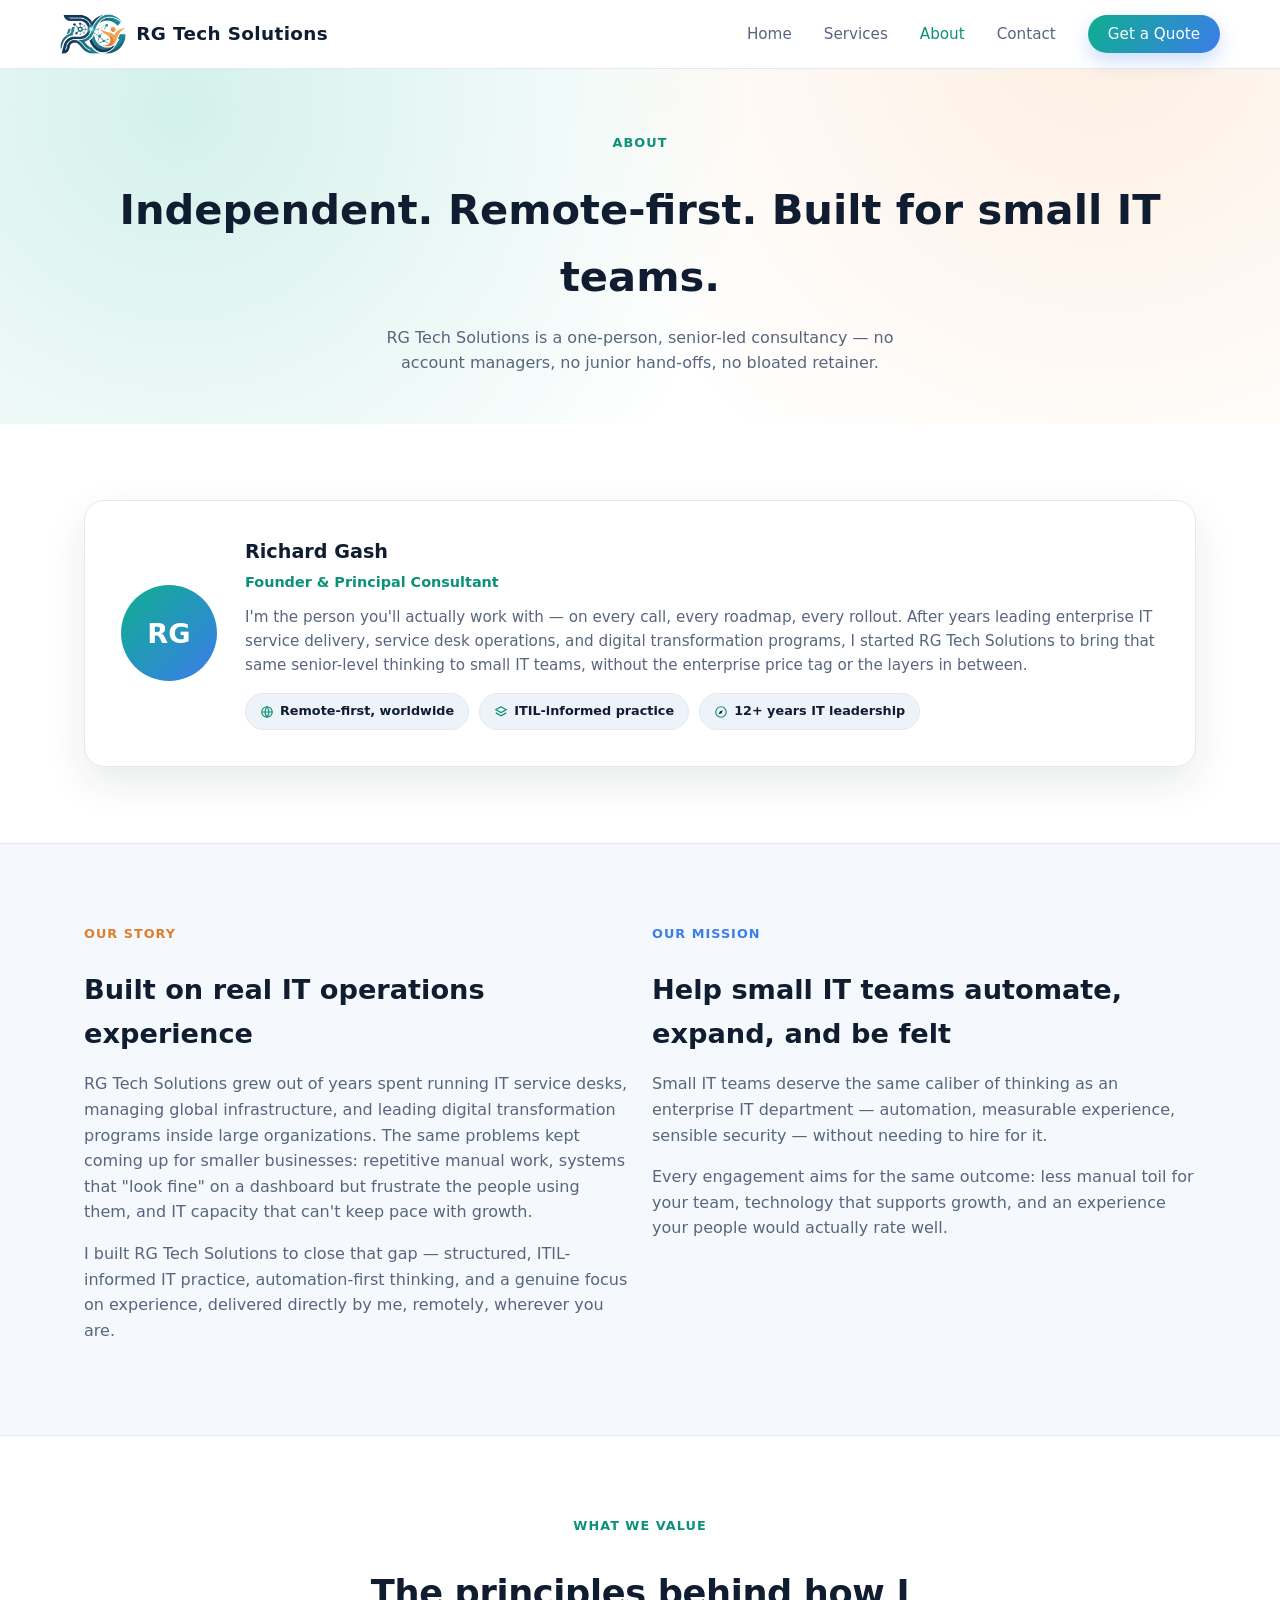
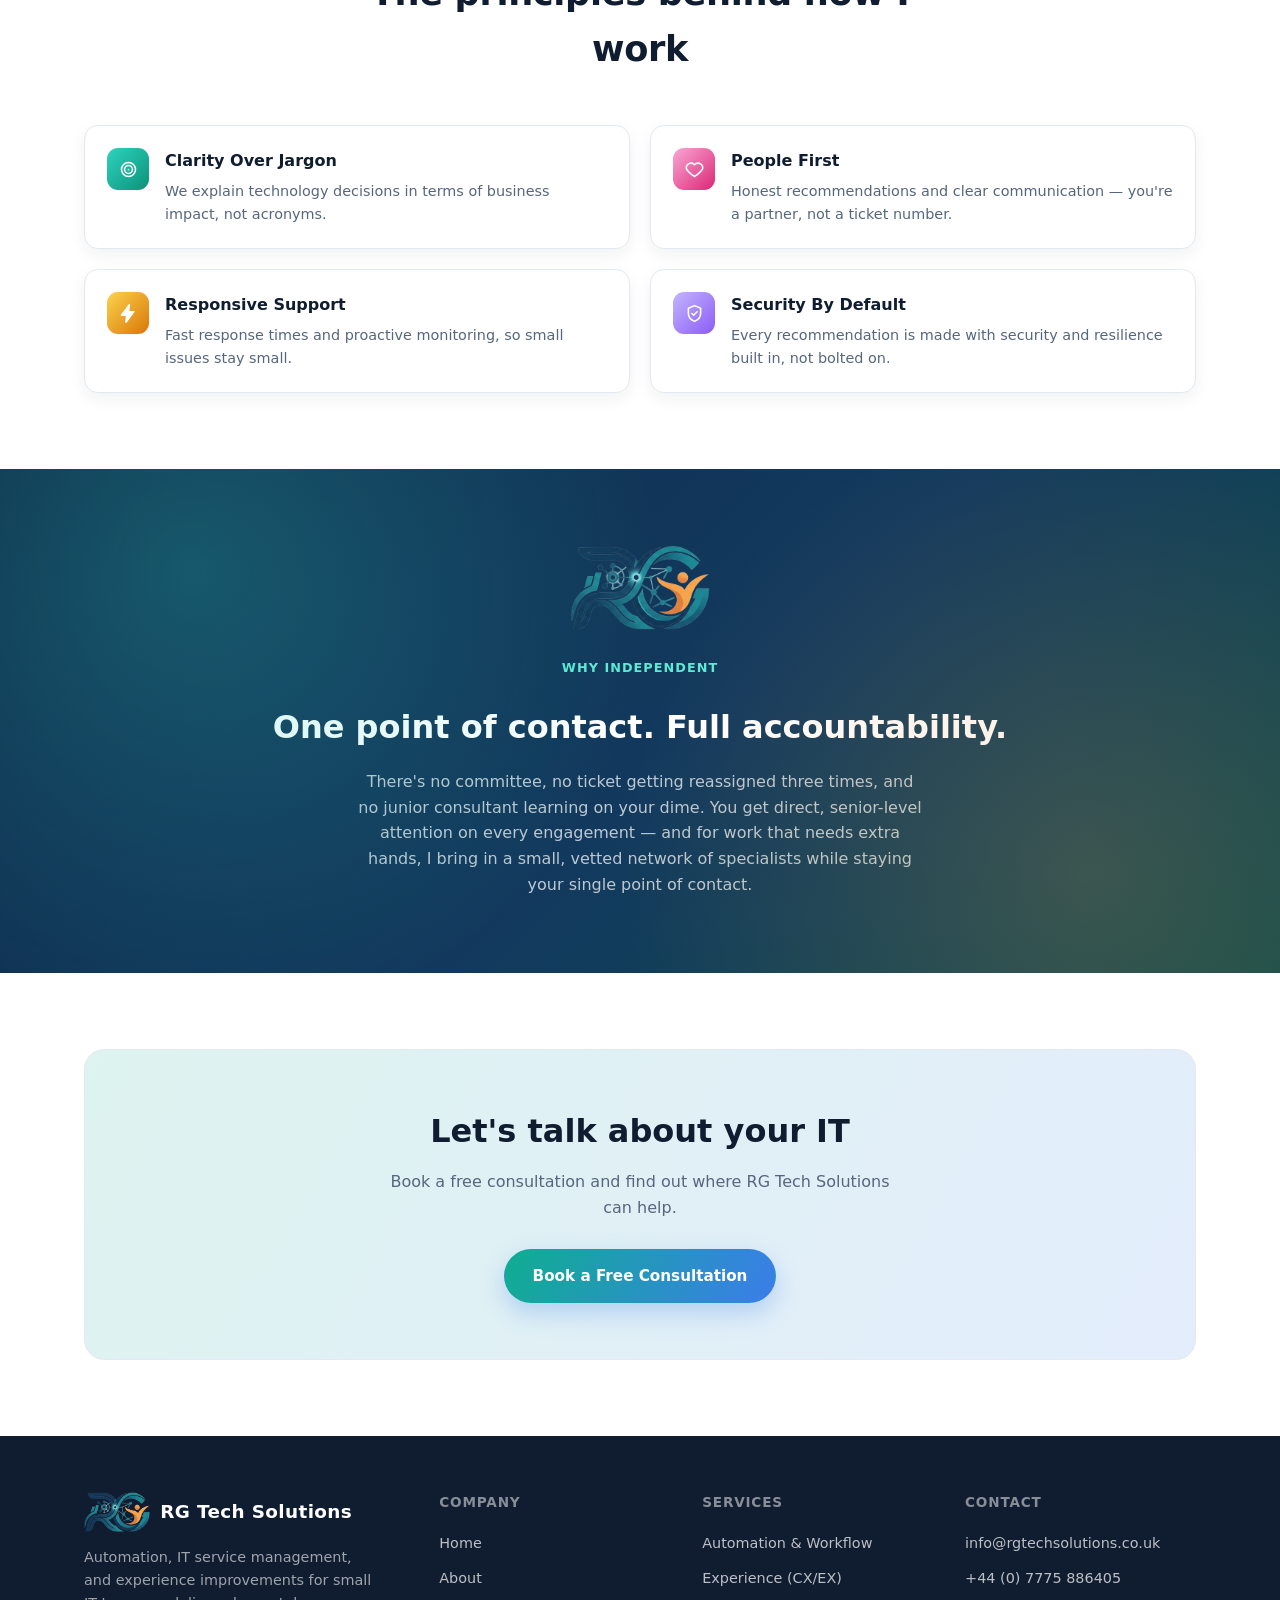
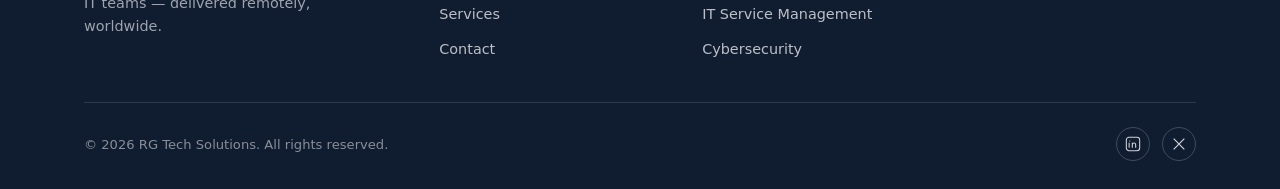
==== commit cc61fc5a: "Add real contact details: info@rgtechsolutions.co.uk and phone number Co-Authored-By: Claude Sonnet " ====
--- a/about.html
+++ b/about.html
@@ -205,8 +205,8 @@
         <div class="footer-col">
           <h4>Contact</h4>
           <ul>
-            <li><a href="mailto:hello@rgtechsolutions.com">hello@rgtechsolutions.com</a></li>
-            <li><a href="tel:+10000000000">+1 (000) 000-0000</a></li>
+            <li><a href="mailto:info@rgtechsolutions.co.uk">info@rgtechsolutions.co.uk</a></li>
+            <li><a href="tel:+447775886405">+44 (0) 7775 886405</a></li>
           </ul>
         </div>
       </div>
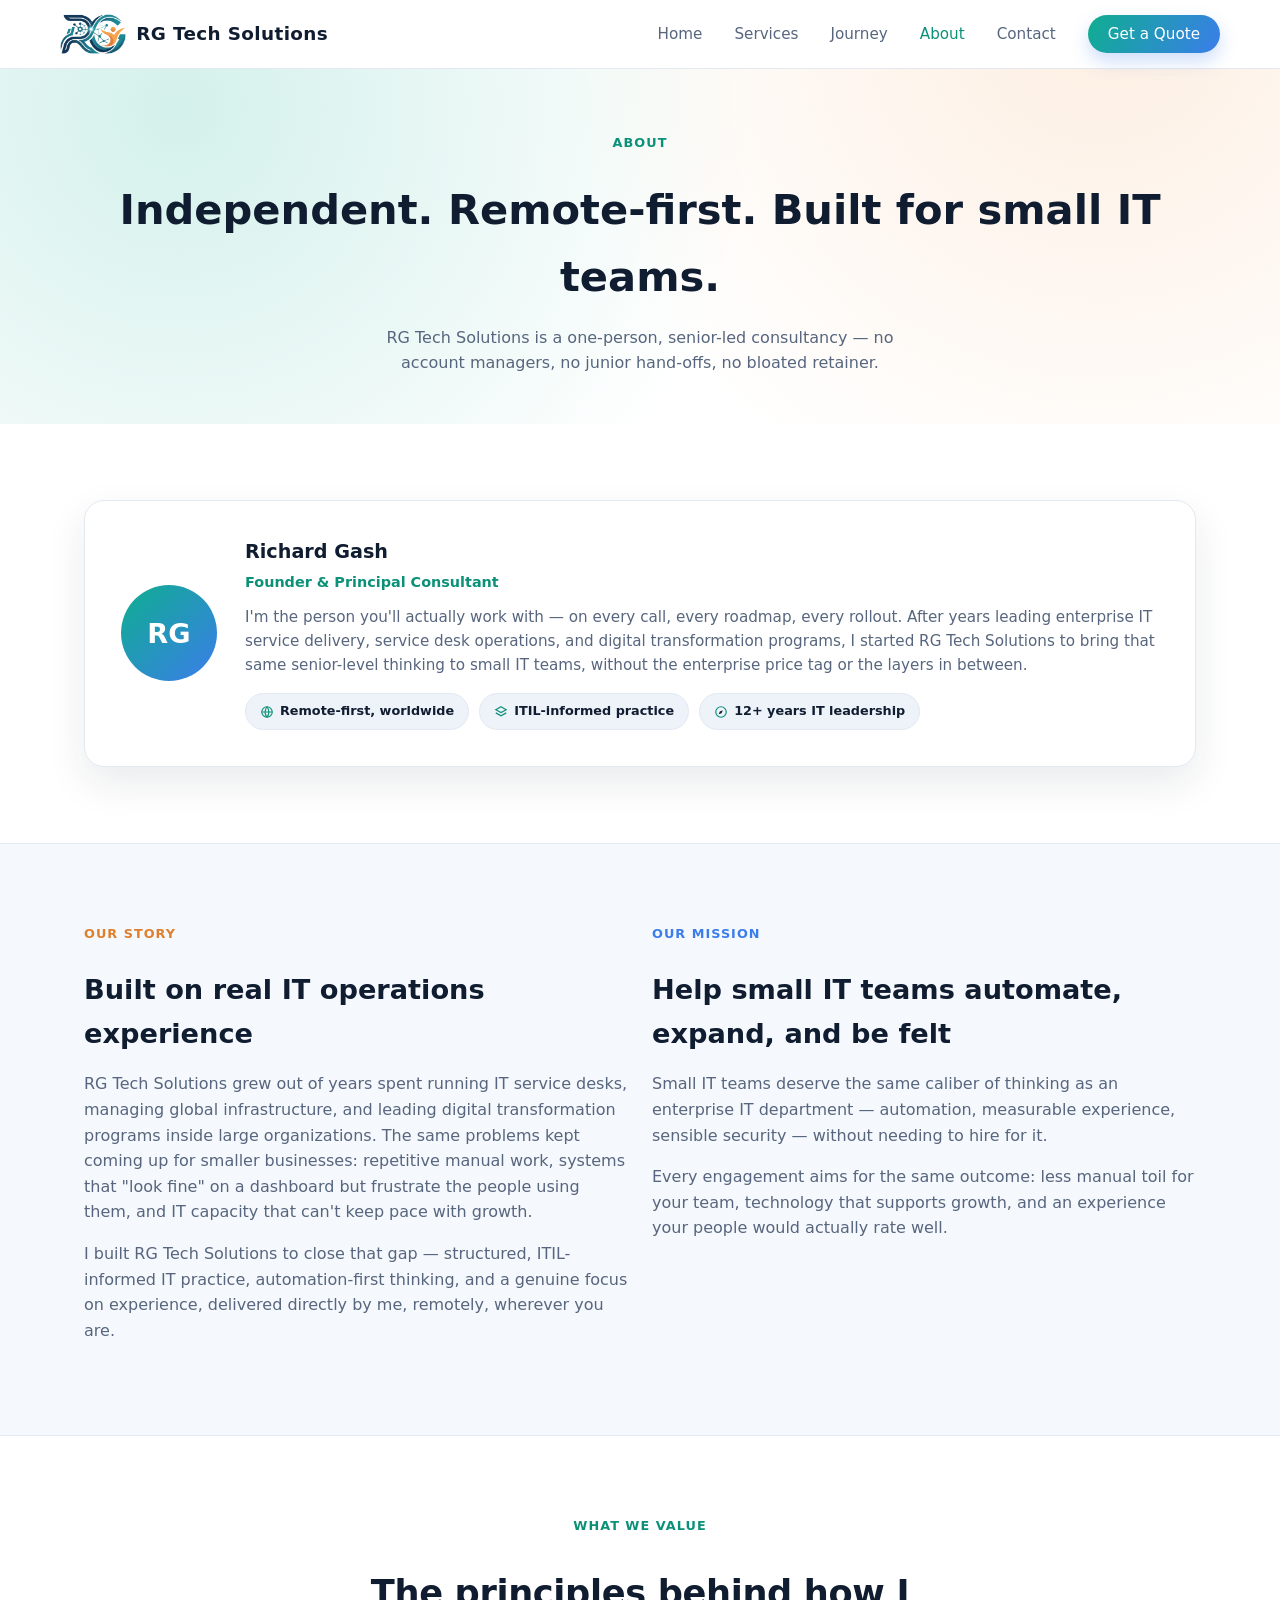
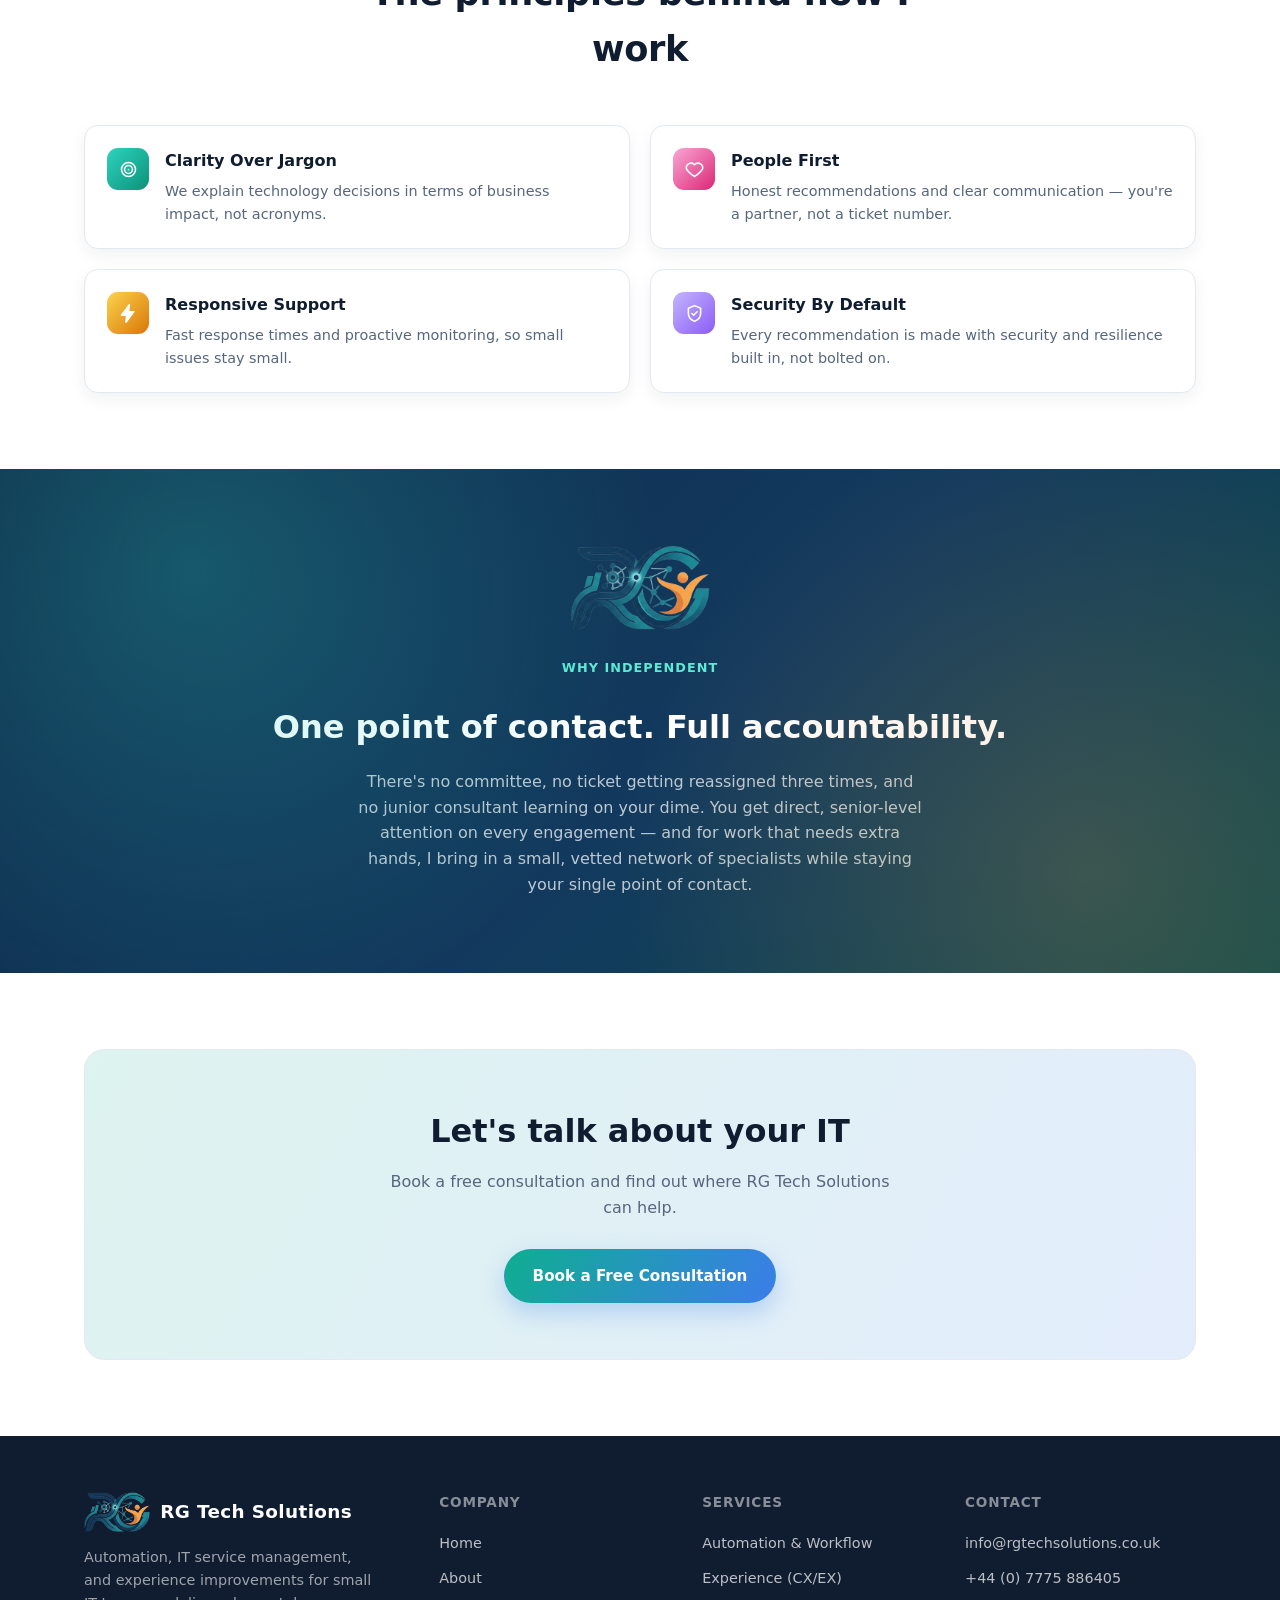
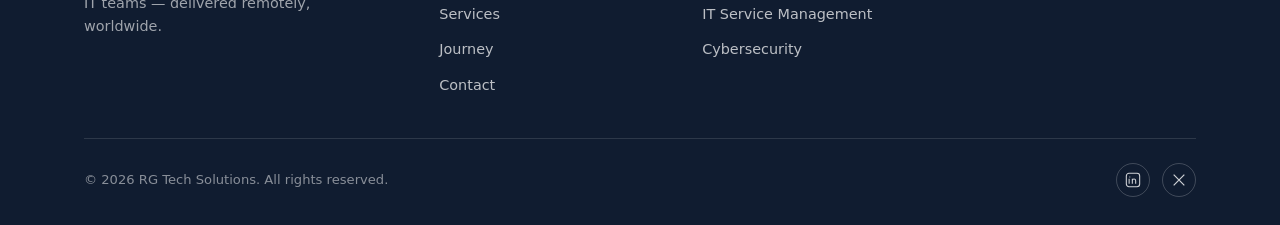
==== commit d6c930c3: "Add Journey page and link it from site navigation New Journey page walking through the 5-stage engag" ====
--- a/about.html
+++ b/about.html
@@ -1,229 +1,231 @@
 <!DOCTYPE html>
 <html lang="en">
 <head>
-  <meta charset="UTF-8" />
-  <meta name="viewport" content="width=device-width, initial-scale=1.0" />
-  <title>About — RG Tech Solutions</title>
-  <meta name="description" content="RG Tech Solutions is an independent, remote-first IT consultancy led by Richard Gash, built on years of enterprise IT service delivery experience." />
-  <link rel="icon" href="assets/logo-icon.png" type="image/png" />
-  <link rel="stylesheet" href="css/style.css" />
+<meta charset="UTF-8" />
+<meta name="viewport" content="width=device-width, initial-scale=1.0" />
+<title>About — RG Tech Solutions</title>
+<meta name="description" content="RG Tech Solutions is an independent, remote-first IT consultancy led by Richard Gash, built on years of enterprise IT service delivery experience." />
+<link rel="icon" href="assets/logo-icon.png" type="image/png" />
+<link rel="stylesheet" href="css/style.css" />
 </head>
 <body>
 
-  <header class="site-header">
-    <nav class="nav container">
-      <a href="index.html" class="nav-brand">
-        <img src="assets/logo-icon.png" alt="RG Tech Solutions" class="mark" />
-        RG Tech Solutions
-      </a>
-      <ul class="nav-links">
-        <li><a href="index.html">Home</a></li>
-        <li><a href="services.html">Services</a></li>
-        <li><a href="about.html" aria-current="page">About</a></li>
-        <li><a href="contact.html">Contact</a></li>
-        <li><a href="contact.html" class="nav-cta">Get a Quote</a></li>
-      </ul>
-      <button class="nav-toggle" aria-label="Toggle navigation" aria-expanded="false">
-        <span></span><span></span><span></span>
-      </button>
-    </nav>
-  </header>
-
-  <main>
-    <section class="page-hero">
-      <div class="container">
-        <span class="eyebrow">About</span>
-        <h1>Independent. Remote-first. Built for small IT teams.</h1>
-        <p>RG Tech Solutions is a one-person, senior-led consultancy — no account managers, no junior hand-offs, no bloated retainer.</p>
-      </div>
-    </section>
-
-    <section>
-      <div class="container">
-        <div class="profile-card">
-          <div class="profile-avatar">RG</div>
-          <div>
-            <h3>Richard Gash</h3>
-            <div class="role">Founder &amp; Principal Consultant</div>
-            <p>
-              I'm the person you'll actually work with — on every call, every roadmap, every rollout.
-              After years leading enterprise IT service delivery, service desk operations, and digital
-              transformation programs, I started RG Tech Solutions to bring that same senior-level
-              thinking to small IT teams, without the enterprise price tag or the layers in between.
-            </p>
-            <div class="badge-row">
-              <span class="badge-pill">
-                <svg viewBox="0 0 24 24" fill="none" stroke="currentColor" stroke-width="2"><circle cx="12" cy="12" r="9"/><path d="M3 12h18M12 3a15 15 0 010 18M12 3a15 15 0 000 18"/></svg>
-                Remote-first, worldwide
-              </span>
-              <span class="badge-pill">
-                <svg viewBox="0 0 24 24" fill="none" stroke="currentColor" stroke-width="2"><path d="M12 3l9 5-9 5-9-5 9-5z"/><path d="M3 13.5l9 5 9-5"/></svg>
-                ITIL-informed practice
-              </span>
-              <span class="badge-pill">
-                <svg viewBox="0 0 24 24" fill="none" stroke="currentColor" stroke-width="2"><circle cx="12" cy="12" r="9"/><path d="M15 9l-2 5-5 2 2-5 5-2z" fill="currentColor" stroke="none"/></svg>
-                12+ years IT leadership
-              </span>
-            </div>
-          </div>
-        </div>
-      </div>
-    </section>
-
-    <section class="section-alt">
-      <div class="container">
-        <div class="grid grid-2">
-          <div>
-            <span class="eyebrow orange">Our Story</span>
-            <h2 style="margin: 8px 0 16px; font-size: 1.7rem;">Built on real IT operations experience</h2>
-            <p style="color: var(--color-text-muted);">
-              RG Tech Solutions grew out of years spent running IT service desks, managing global infrastructure,
-              and leading digital transformation programs inside large organizations. The same problems kept
-              coming up for smaller businesses: repetitive manual work, systems that "look fine" on a dashboard
-              but frustrate the people using them, and IT capacity that can't keep pace with growth.
-            </p>
-            <p style="color: var(--color-text-muted);">
-              I built RG Tech Solutions to close that gap — structured, ITIL-informed IT practice, automation-first
-              thinking, and a genuine focus on experience, delivered directly by me, remotely, wherever you are.
-            </p>
-          </div>
-          <div>
-            <span class="eyebrow blue">Our Mission</span>
-            <h2 style="margin: 8px 0 16px; font-size: 1.7rem;">Help small IT teams automate, expand, and be felt</h2>
-            <p style="color: var(--color-text-muted);">
-              Small IT teams deserve the same caliber of thinking as an enterprise IT department — automation,
-              measurable experience, sensible security — without needing to hire for it.
-            </p>
-            <p style="color: var(--color-text-muted);">
-              Every engagement aims for the same outcome: less manual toil for your team, technology that
-              supports growth, and an experience your people would actually rate well.
-            </p>
-          </div>
-        </div>
-      </div>
-    </section>
-
-    <section>
-      <div class="container">
-        <div class="section-head">
-          <span class="eyebrow">What We Value</span>
-          <h2>The principles behind how I work</h2>
-        </div>
-        <div class="values-grid">
-          <div class="value-item">
-            <div class="icon-tile sm icon-teal">
-              <svg viewBox="0 0 24 24" fill="none" stroke="currentColor" stroke-width="2"><circle cx="12" cy="12" r="8"/><circle cx="12" cy="12" r="4.5"/><circle cx="12" cy="12" r="1" fill="currentColor" stroke="none"/></svg>
-            </div>
-            <div>
-              <h3>Clarity Over Jargon</h3>
-              <p>We explain technology decisions in terms of business impact, not acronyms.</p>
-            </div>
-          </div>
-          <div class="value-item">
-            <div class="icon-tile sm icon-pink">
-              <svg viewBox="0 0 24 24" fill="none" stroke="currentColor" stroke-width="2"><path d="M12 20s-7-4.4-9.3-9A5.4 5.4 0 0112 6.5 5.4 5.4 0 0121.3 11c-2.3 4.6-9.3 9-9.3 9z"/></svg>
-            </div>
-            <div>
-              <h3>People First</h3>
-              <p>Honest recommendations and clear communication — you're a partner, not a ticket number.</p>
-            </div>
-          </div>
-          <div class="value-item">
-            <div class="icon-tile sm icon-amber">
-              <svg viewBox="0 0 24 24" fill="none" stroke="currentColor" stroke-width="0"><path d="M13 2L4 14h6l-1 8 9-12h-6l1-8z" fill="currentColor"/></svg>
-            </div>
-            <div>
-              <h3>Responsive Support</h3>
-              <p>Fast response times and proactive monitoring, so small issues stay small.</p>
-            </div>
-          </div>
-          <div class="value-item">
-            <div class="icon-tile sm icon-purple">
-              <svg viewBox="0 0 24 24" fill="none" stroke="currentColor" stroke-width="2"><path d="M12 3l7 3v6c0 5-3.5 7.5-7 9-3.5-1.5-7-4-7-9V6l7-3z"/><path d="M9 12l2 2 4-4"/></svg>
-            </div>
-            <div>
-              <h3>Security By Default</h3>
-              <p>Every recommendation is made with security and resilience built in, not bolted on.</p>
-            </div>
-          </div>
-        </div>
-      </div>
-    </section>
-
-    <section class="section-navy">
-      <div class="container" style="text-align: center;">
-        <img src="assets/logo-hero.png" alt="RG Tech Solutions" style="width: 140px; margin: 0 auto 24px;" />
-        <span class="eyebrow" style="justify-content: center;">Why Independent</span>
-        <h2 style="margin: 8px 0 16px; font-size: clamp(1.5rem, 3vw, 2rem);">One point of contact. Full accountability.</h2>
-        <p style="max-width: 56ch; margin: 0 auto;">
-          There's no committee, no ticket getting reassigned three times, and no junior consultant learning
-          on your dime. You get direct, senior-level attention on every engagement — and for work that needs
-          extra hands, I bring in a small, vetted network of specialists while staying your single point of contact.
-        </p>
-      </div>
-    </section>
-
-    <section>
-      <div class="container">
-        <div class="cta-banner">
-          <h2>Let's talk about your IT</h2>
-          <p>Book a free consultation and find out where RG Tech Solutions can help.</p>
-          <a href="contact.html" class="btn btn-primary">Book a Free Consultation</a>
-        </div>
-      </div>
-    </section>
-  </main>
-
-  <footer class="site-footer">
-    <div class="container">
-      <div class="footer-grid">
-        <div class="footer-brand">
-          <a href="index.html" class="nav-brand">
-            <img src="assets/logo-icon.png" alt="RG Tech Solutions" class="mark" />
-            RG Tech Solutions
-          </a>
-          <p>Automation, IT service management, and experience improvements for small IT teams — delivered remotely, worldwide.</p>
-        </div>
-        <div class="footer-col">
-          <h4>Company</h4>
-          <ul>
-            <li><a href="index.html">Home</a></li>
-            <li><a href="about.html">About</a></li>
-            <li><a href="services.html">Services</a></li>
-            <li><a href="contact.html">Contact</a></li>
-          </ul>
-        </div>
-        <div class="footer-col">
-          <h4>Services</h4>
-          <ul>
-            <li><a href="services.html">Automation &amp; Workflow</a></li>
-            <li><a href="services.html">Experience (CX/EX)</a></li>
-            <li><a href="services.html">IT Service Management</a></li>
-            <li><a href="services.html">Cybersecurity</a></li>
-          </ul>
-        </div>
-        <div class="footer-col">
-          <h4>Contact</h4>
-          <ul>
-            <li><a href="mailto:info@rgtechsolutions.co.uk">info@rgtechsolutions.co.uk</a></li>
-            <li><a href="tel:+447775886405">+44 (0) 7775 886405</a></li>
-          </ul>
-        </div>
-      </div>
-      <div class="footer-bottom">
-        <span>© <span data-year></span> RG Tech Solutions. All rights reserved.</span>
-        <div class="footer-socials">
-          <a href="#" aria-label="LinkedIn">
-            <svg viewBox="0 0 24 24" fill="none" stroke="currentColor" stroke-width="1.6"><rect x="2" y="2" width="20" height="20" rx="4"/><circle cx="7.2" cy="7.5" r="1" fill="currentColor" stroke="none"/><path d="M6.2 10v7.5M11 10v7.5M11 13c0-1.5 1-2.5 2.5-2.5S16 11.5 16 13v4.5"/></svg>
-          </a>
-          <a href="#" aria-label="X / Twitter">
-            <svg viewBox="0 0 24 24" fill="none" stroke="currentColor" stroke-width="1.8"><path d="M4 4l16 16M20 4L4 20"/></svg>
-          </a>
-        </div>
-      </div>
-    </div>
-  </footer>
-
-  <script src="js/script.js"></script>
+<header class="site-header">
+<nav class="nav container">
+<a href="index.html" class="nav-brand">
+<img src="assets/logo-icon.png" alt="RG Tech Solutions" class="mark" />
+RG Tech Solutions
+</a>
+<ul class="nav-links">
+<li><a href="index.html">Home</a></li>
+<li><a href="services.html">Services</a></li>
+<li><a href="journey.html">Journey</a></li>
+<li><a href="about.html" aria-current="page">About</a></li>
+<li><a href="contact.html">Contact</a></li>
+<li><a href="contact.html" class="nav-cta">Get a Quote</a></li>
+</ul>
+<button class="nav-toggle" aria-label="Toggle navigation" aria-expanded="false">
+<span></span><span></span><span></span>
+</button>
+</nav>
+</header>
+
+<main>
+<section class="page-hero">
+<div class="container">
+<span class="eyebrow">About</span>
+<h1>Independent. Remote-first. Built for small IT teams.</h1>
+<p>RG Tech Solutions is a one-person, senior-led consultancy — no account managers, no junior hand-offs, no bloated retainer.</p>
+</div>
+</section>
+
+<section>
+<div class="container">
+<div class="profile-card">
+<div class="profile-avatar">RG</div>
+<div>
+<h3>Richard Gash</h3>
+<div class="role">Founder &amp; Principal Consultant</div>
+<p>
+I'm the person you'll actually work with — on every call, every roadmap, every rollout.
+After years leading enterprise IT service delivery, service desk operations, and digital
+transformation programs, I started RG Tech Solutions to bring that same senior-level
+thinking to small IT teams, without the enterprise price tag or the layers in between.
+</p>
+<div class="badge-row">
+<span class="badge-pill">
+<svg viewBox="0 0 24 24" fill="none" stroke="currentColor" stroke-width="2"><circle cx="12" cy="12" r="9"/><path d="M3 12h18M12 3a15 15 0 010 18M12 3a15 15 0 000 18"/></svg>
+Remote-first, worldwide
+</span>
+<span class="badge-pill">
+<svg viewBox="0 0 24 24" fill="none" stroke="currentColor" stroke-width="2"><path d="M12 3l9 5-9 5-9-5 9-5z"/><path d="M3 13.5l9 5 9-5"/></svg>
+ITIL-informed practice
+</span>
+<span class="badge-pill">
+<svg viewBox="0 0 24 24" fill="none" stroke="currentColor" stroke-width="2"><circle cx="12" cy="12" r="9"/><path d="M15 9l-2 5-5 2 2-5 5-2z" fill="currentColor" stroke="none"/></svg>
+12+ years IT leadership
+</span>
+</div>
+</div>
+</div>
+</div>
+</section>
+
+<section class="section-alt">
+<div class="container">
+<div class="grid grid-2">
+<div>
+<span class="eyebrow orange">Our Story</span>
+<h2 style="margin: 8px 0 16px; font-size: 1.7rem;">Built on real IT operations experience</h2>
+<p style="color: var(--color-text-muted);">
+RG Tech Solutions grew out of years spent running IT service desks, managing global infrastructure,
+and leading digital transformation programs inside large organizations. The same problems kept
+coming up for smaller businesses: repetitive manual work, systems that "look fine" on a dashboard
+but frustrate the people using them, and IT capacity that can't keep pace with growth.
+</p>
+<p style="color: var(--color-text-muted);">
+I built RG Tech Solutions to close that gap — structured, ITIL-informed IT practice, automation-first
+thinking, and a genuine focus on experience, delivered directly by me, remotely, wherever you are.
+</p>
+</div>
+<div>
+<span class="eyebrow blue">Our Mission</span>
+<h2 style="margin: 8px 0 16px; font-size: 1.7rem;">Help small IT teams automate, expand, and be felt</h2>
+<p style="color: var(--color-text-muted);">
+Small IT teams deserve the same caliber of thinking as an enterprise IT department — automation,
+measurable experience, sensible security — without needing to hire for it.
+</p>
+<p style="color: var(--color-text-muted);">
+Every engagement aims for the same outcome: less manual toil for your team, technology that
+supports growth, and an experience your people would actually rate well.
+</p>
+</div>
+</div>
+</div>
+</section>
+
+<section>
+<div class="container">
+<div class="section-head">
+<span class="eyebrow">What We Value</span>
+<h2>The principles behind how I work</h2>
+</div>
+<div class="values-grid">
+<div class="value-item">
+<div class="icon-tile sm icon-teal">
+<svg viewBox="0 0 24 24" fill="none" stroke="currentColor" stroke-width="2"><circle cx="12" cy="12" r="8"/><circle cx="12" cy="12" r="4.5"/><circle cx="12" cy="12" r="1" fill="currentColor" stroke="none"/></svg>
+</div>
+<div>
+<h3>Clarity Over Jargon</h3>
+<p>We explain technology decisions in terms of business impact, not acronyms.</p>
+</div>
+</div>
+<div class="value-item">
+<div class="icon-tile sm icon-pink">
+<svg viewBox="0 0 24 24" fill="none" stroke="currentColor" stroke-width="2"><path d="M12 20s-7-4.4-9.3-9A5.4 5.4 0 0112 6.5 5.4 5.4 0 0121.3 11c-2.3 4.6-9.3 9-9.3 9z"/></svg>
+</div>
+<div>
+<h3>People First</h3>
+<p>Honest recommendations and clear communication — you're a partner, not a ticket number.</p>
+</div>
+</div>
+<div class="value-item">
+<div class="icon-tile sm icon-amber">
+<svg viewBox="0 0 24 24" fill="none" stroke="currentColor" stroke-width="0"><path d="M13 2L4 14h6l-1 8 9-12h-6l1-8z" fill="currentColor"/></svg>
+</div>
+<div>
+<h3>Responsive Support</h3>
+<p>Fast response times and proactive monitoring, so small issues stay small.</p>
+</div>
+</div>
+<div class="value-item">
+<div class="icon-tile sm icon-purple">
+<svg viewBox="0 0 24 24" fill="none" stroke="currentColor" stroke-width="2"><path d="M12 3l7 3v6c0 5-3.5 7.5-7 9-3.5-1.5-7-4-7-9V6l7-3z"/><path d="M9 12l2 2 4-4"/></svg>
+</div>
+<div>
+<h3>Security By Default</h3>
+<p>Every recommendation is made with security and resilience built in, not bolted on.</p>
+</div>
+</div>
+</div>
+</div>
+</section>
+
+<section class="section-navy">
+<div class="container" style="text-align: center;">
+<img src="assets/logo-hero.png" alt="RG Tech Solutions" style="width: 140px; margin: 0 auto 24px;" />
+<span class="eyebrow" style="justify-content: center;">Why Independent</span>
+<h2 style="margin: 8px 0 16px; font-size: clamp(1.5rem, 3vw, 2rem);">One point of contact. Full accountability.</h2>
+<p style="max-width: 56ch; margin: 0 auto;">
+There's no committee, no ticket getting reassigned three times, and no junior consultant learning
+on your dime. You get direct, senior-level attention on every engagement — and for work that needs
+extra hands, I bring in a small, vetted network of specialists while staying your single point of contact.
+</p>
+</div>
+</section>
+
+<section>
+<div class="container">
+<div class="cta-banner">
+<h2>Let's talk about your IT</h2>
+<p>Book a free consultation and find out where RG Tech Solutions can help.</p>
+<a href="contact.html" class="btn btn-primary">Book a Free Consultation</a>
+</div>
+</div>
+</section>
+</main>
+
+<footer class="site-footer">
+<div class="container">
+<div class="footer-grid">
+<div class="footer-brand">
+<a href="index.html" class="nav-brand">
+<img src="assets/logo-icon.png" alt="RG Tech Solutions" class="mark" />
+RG Tech Solutions
+</a>
+<p>Automation, IT service management, and experience improvements for small IT teams — delivered remotely, worldwide.</p>
+</div>
+<div class="footer-col">
+<h4>Company</h4>
+<ul>
+<li><a href="index.html">Home</a></li>
+<li><a href="about.html">About</a></li>
+<li><a href="services.html">Services</a></li>
+<li><a href="journey.html">Journey</a></li>
+<li><a href="contact.html">Contact</a></li>
+</ul>
+</div>
+<div class="footer-col">
+<h4>Services</h4>
+<ul>
+<li><a href="services.html">Automation &amp; Workflow</a></li>
+<li><a href="services.html">Experience (CX/EX)</a></li>
+<li><a href="services.html">IT Service Management</a></li>
+<li><a href="services.html">Cybersecurity</a></li>
+</ul>
+</div>
+<div class="footer-col">
+<h4>Contact</h4>
+<ul>
+<li><a href="mailto:info@rgtechsolutions.co.uk">info@rgtechsolutions.co.uk</a></li>
+<li><a href="tel:+447775886405">+44 (0) 7775 886405</a></li>
+</ul>
+</div>
+</div>
+<div class="footer-bottom">
+<span>© <span data-year></span> RG Tech Solutions. All rights reserved.</span>
+<div class="footer-socials">
+<a href="https://www.linkedin.com/in/richarddgash" aria-label="LinkedIn" target="_blank" rel="noopener">
+<svg viewBox="0 0 24 24" fill="none" stroke="currentColor" stroke-width="1.6"><rect x="2" y="2" width="20" height="20" rx="4"/><circle cx="7.2" cy="7.5" r="1" fill="currentColor" stroke="none"/><path d="M6.2 10v7.5M11 10v7.5M11 13c0-1.5 1-2.5 2.5-2.5S16 11.5 16 13v4.5"/></svg>
+</a>
+<a href="#" aria-label="X / Twitter">
+<svg viewBox="0 0 24 24" fill="none" stroke="currentColor" stroke-width="1.8"><path d="M4 4l16 16M20 4L4 20"/></svg>
+</a>
+</div>
+</div>
+</div>
+</footer>
+
+<script src="js/script.js"></script>
 </body>
 </html>
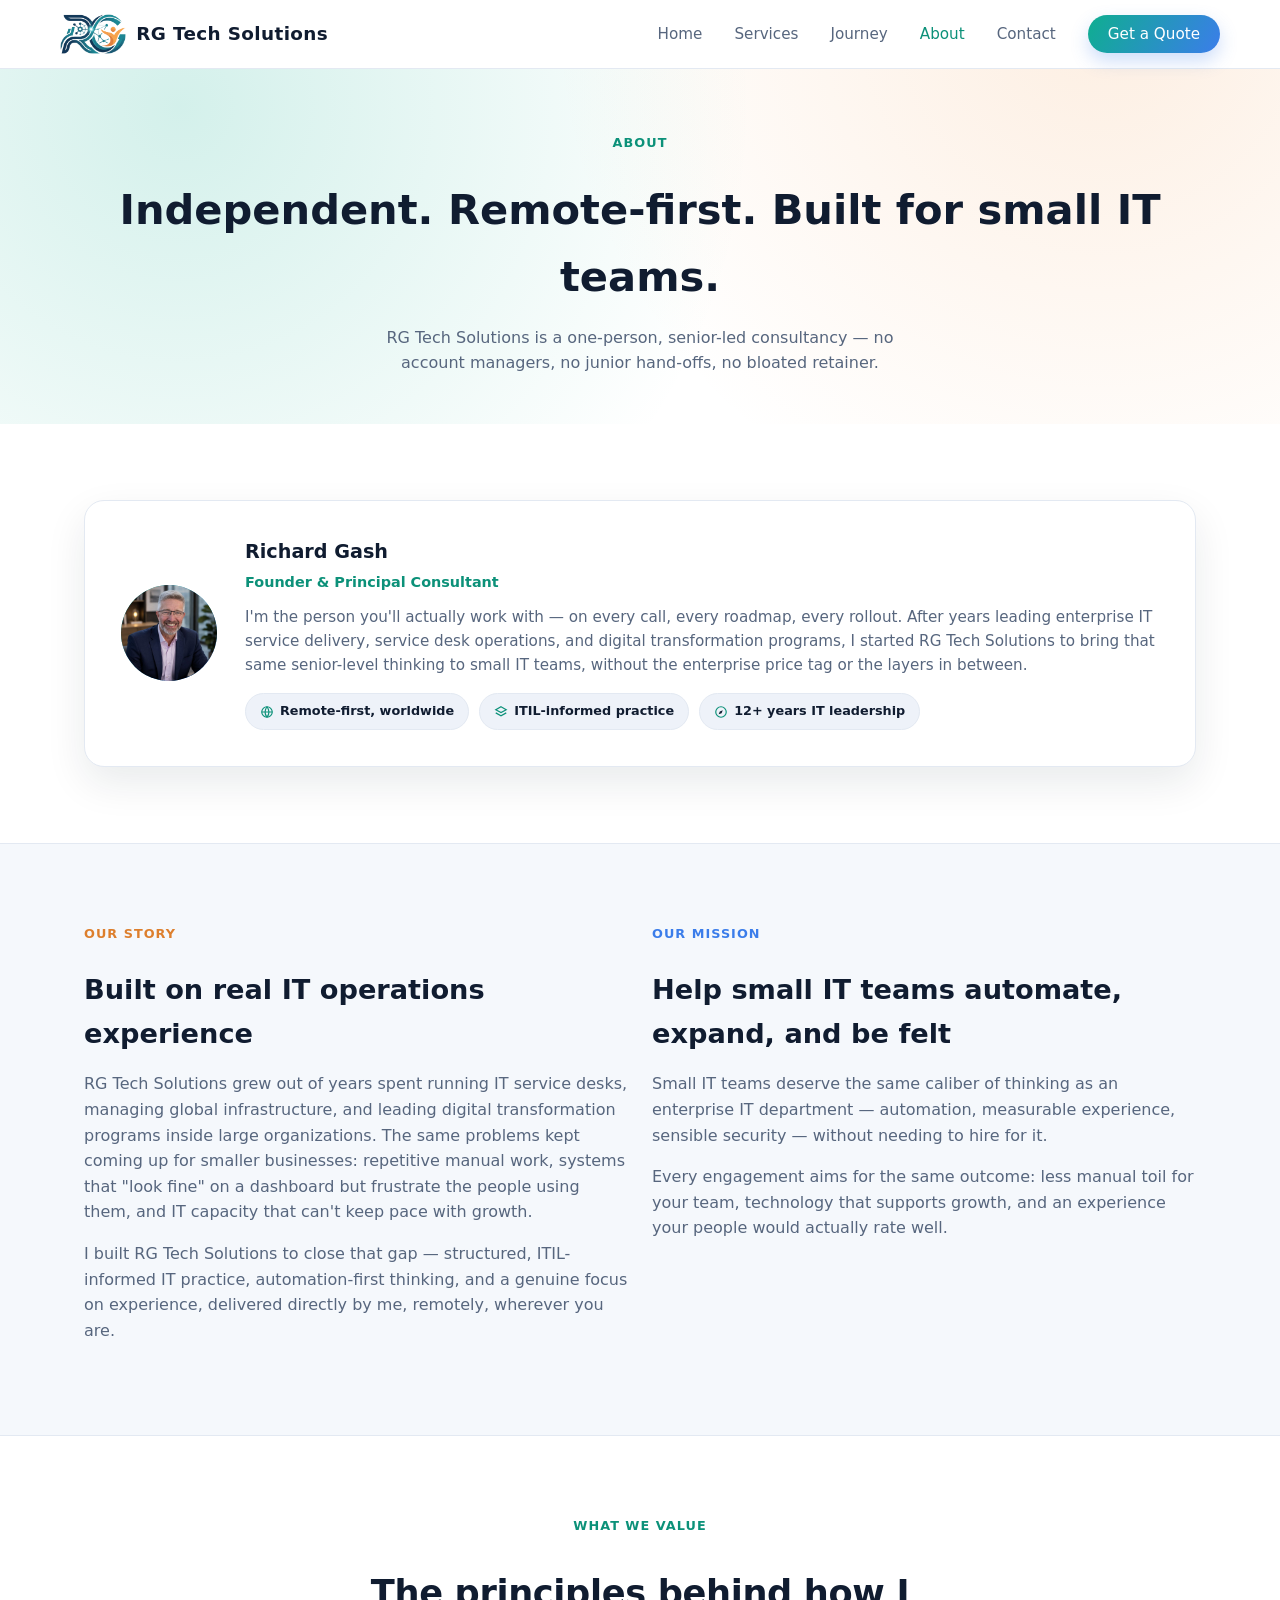
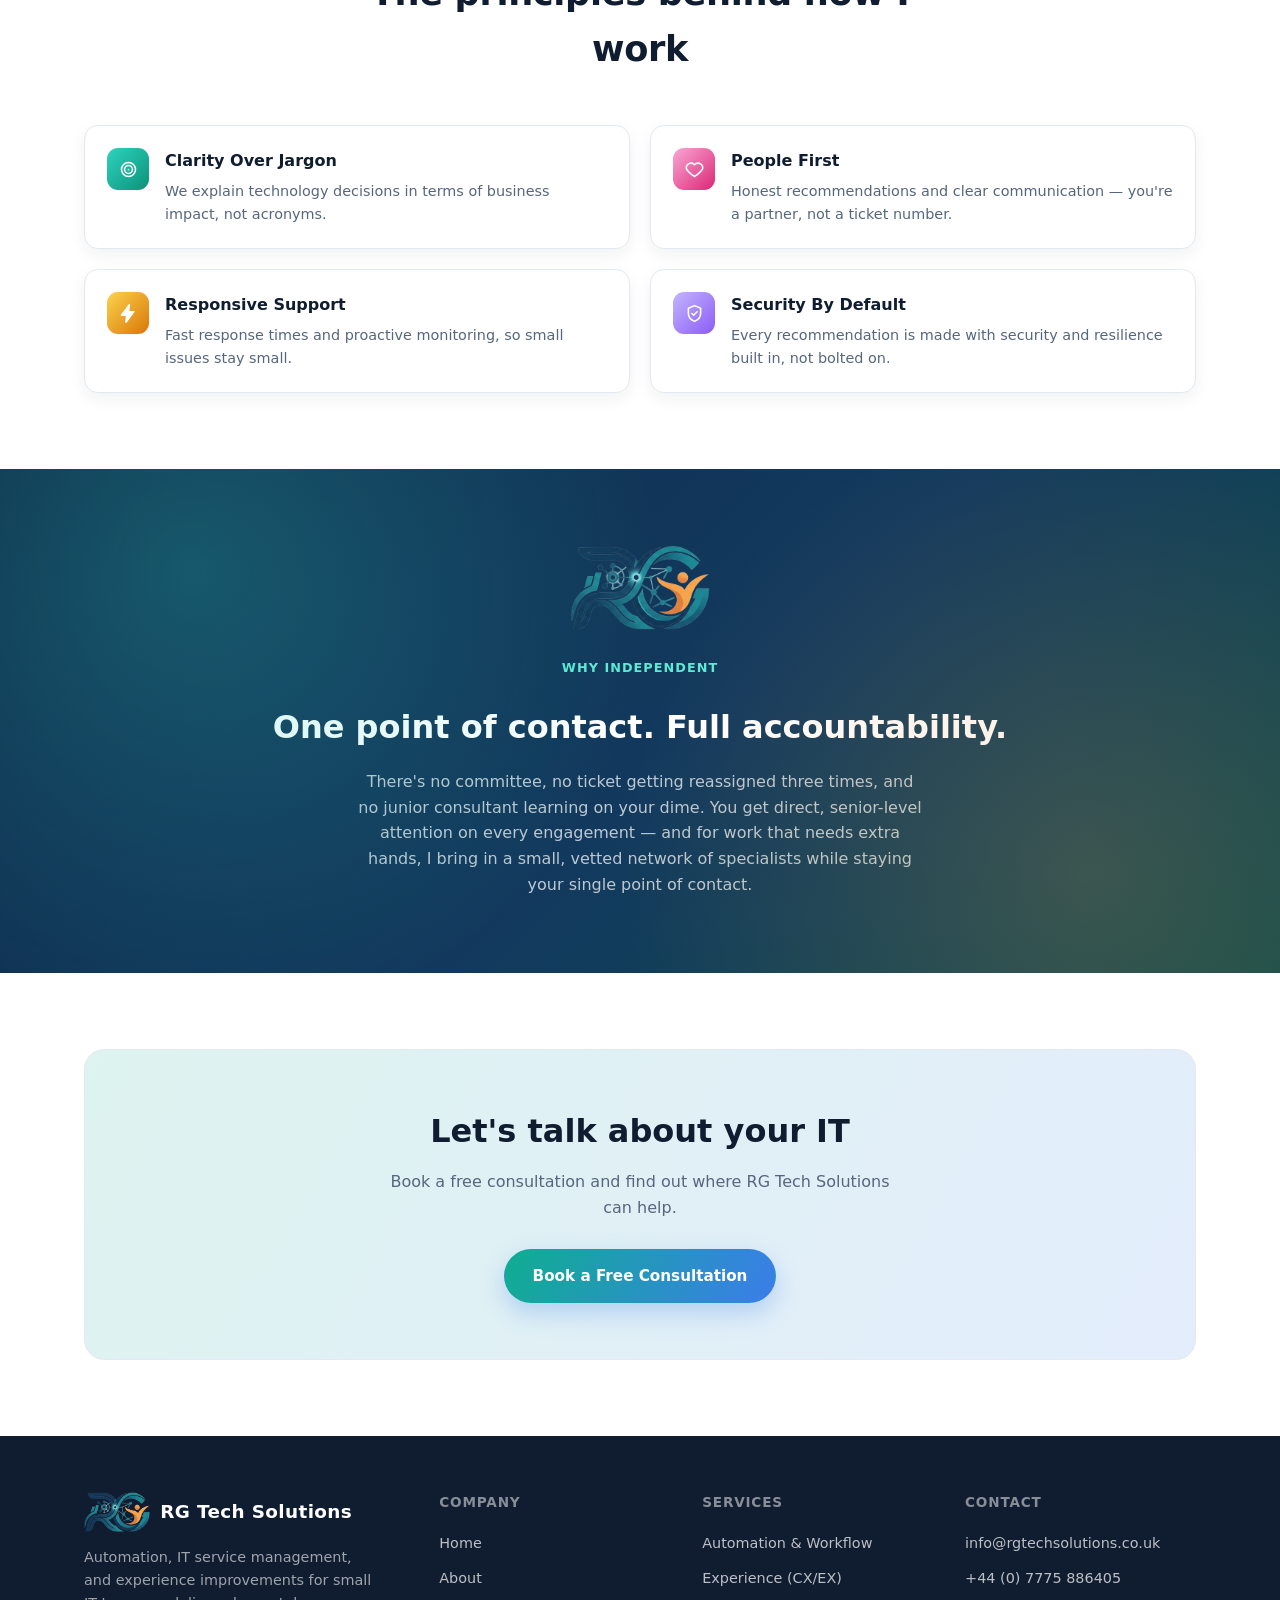
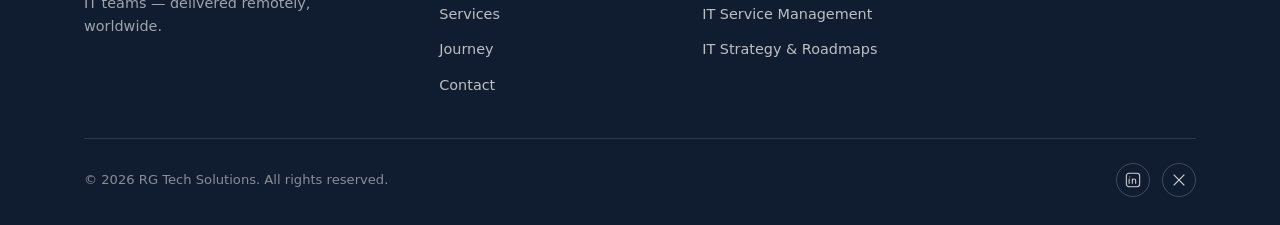
==== commit 66829e67: "Remove Cloud Solutions and Cybersecurity services; add Richard's photo to About Dropped the Cloud So" ====
--- a/about.html
+++ b/about.html
@@ -42,7 +42,9 @@
 <section>
 <div class="container">
 <div class="profile-card">
-<div class="profile-avatar">RG</div>
+<div class="profile-avatar">
+<img src="assets/richard-gash.jpg" alt="Richard Gash" style="width: 100%; height: 100%; border-radius: 50%; object-fit: cover;" />
+</div>
 <div>
 <h3>Richard Gash</h3>
 <div class="role">Founder &amp; Principal Consultant</div>
@@ -201,7 +203,7 @@
 <li><a href="services.html">Automation &amp; Workflow</a></li>
 <li><a href="services.html">Experience (CX/EX)</a></li>
 <li><a href="services.html">IT Service Management</a></li>
-<li><a href="services.html">Cybersecurity</a></li>
+<li><a href="services.html">IT Strategy &amp; Roadmaps</a></li>
 </ul>
 </div>
 <div class="footer-col">
